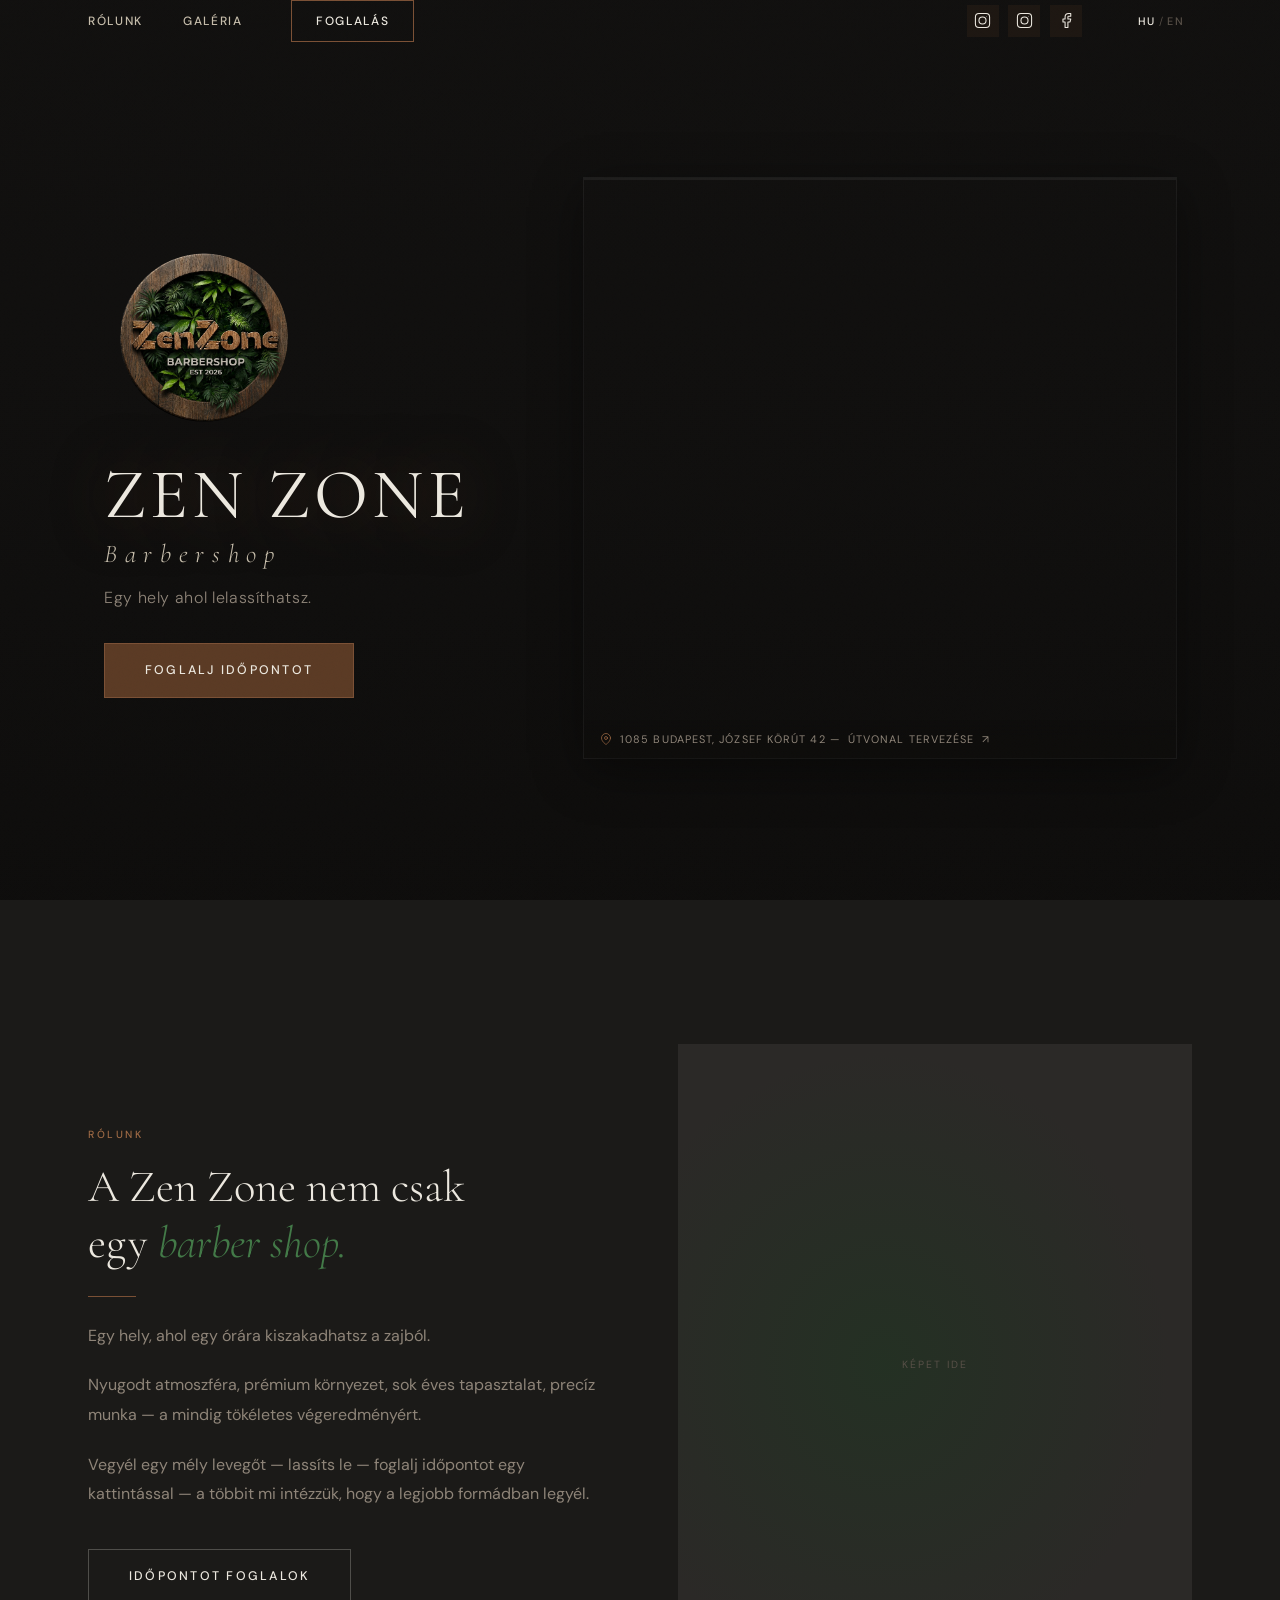
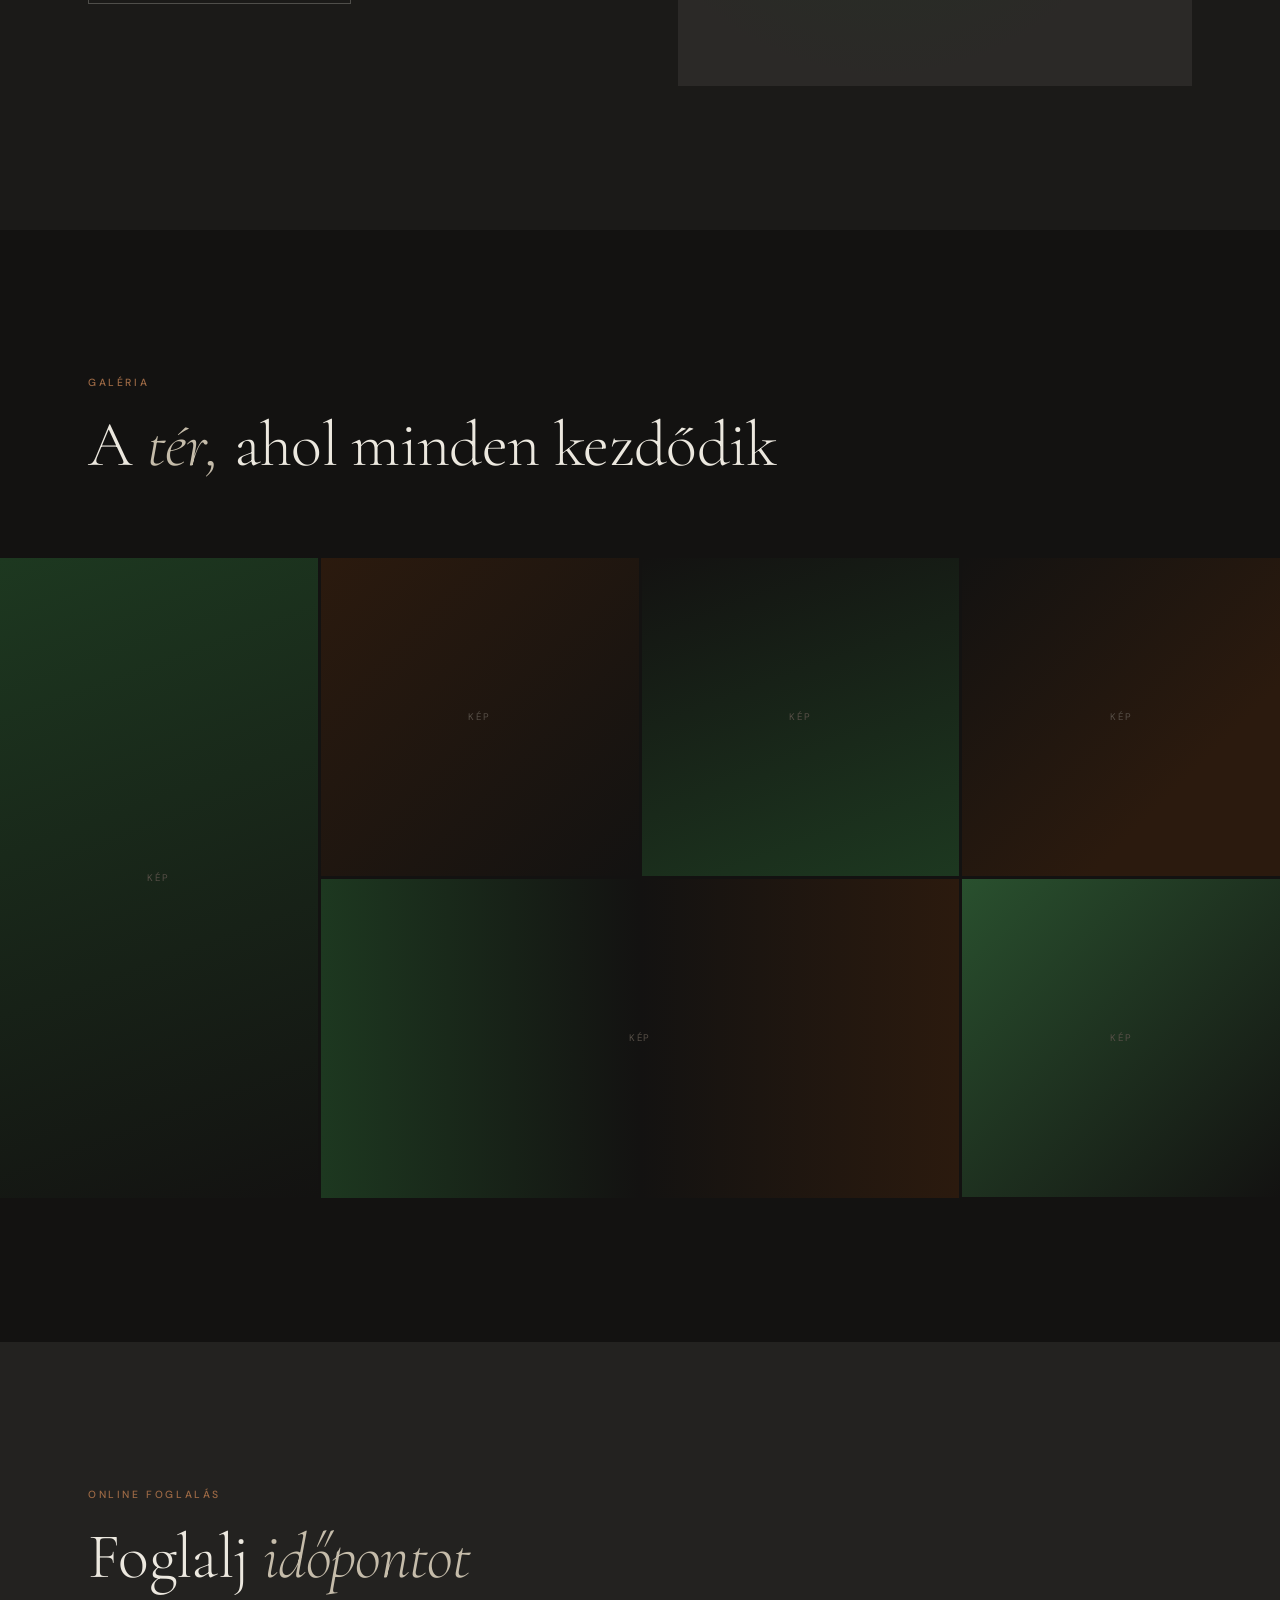
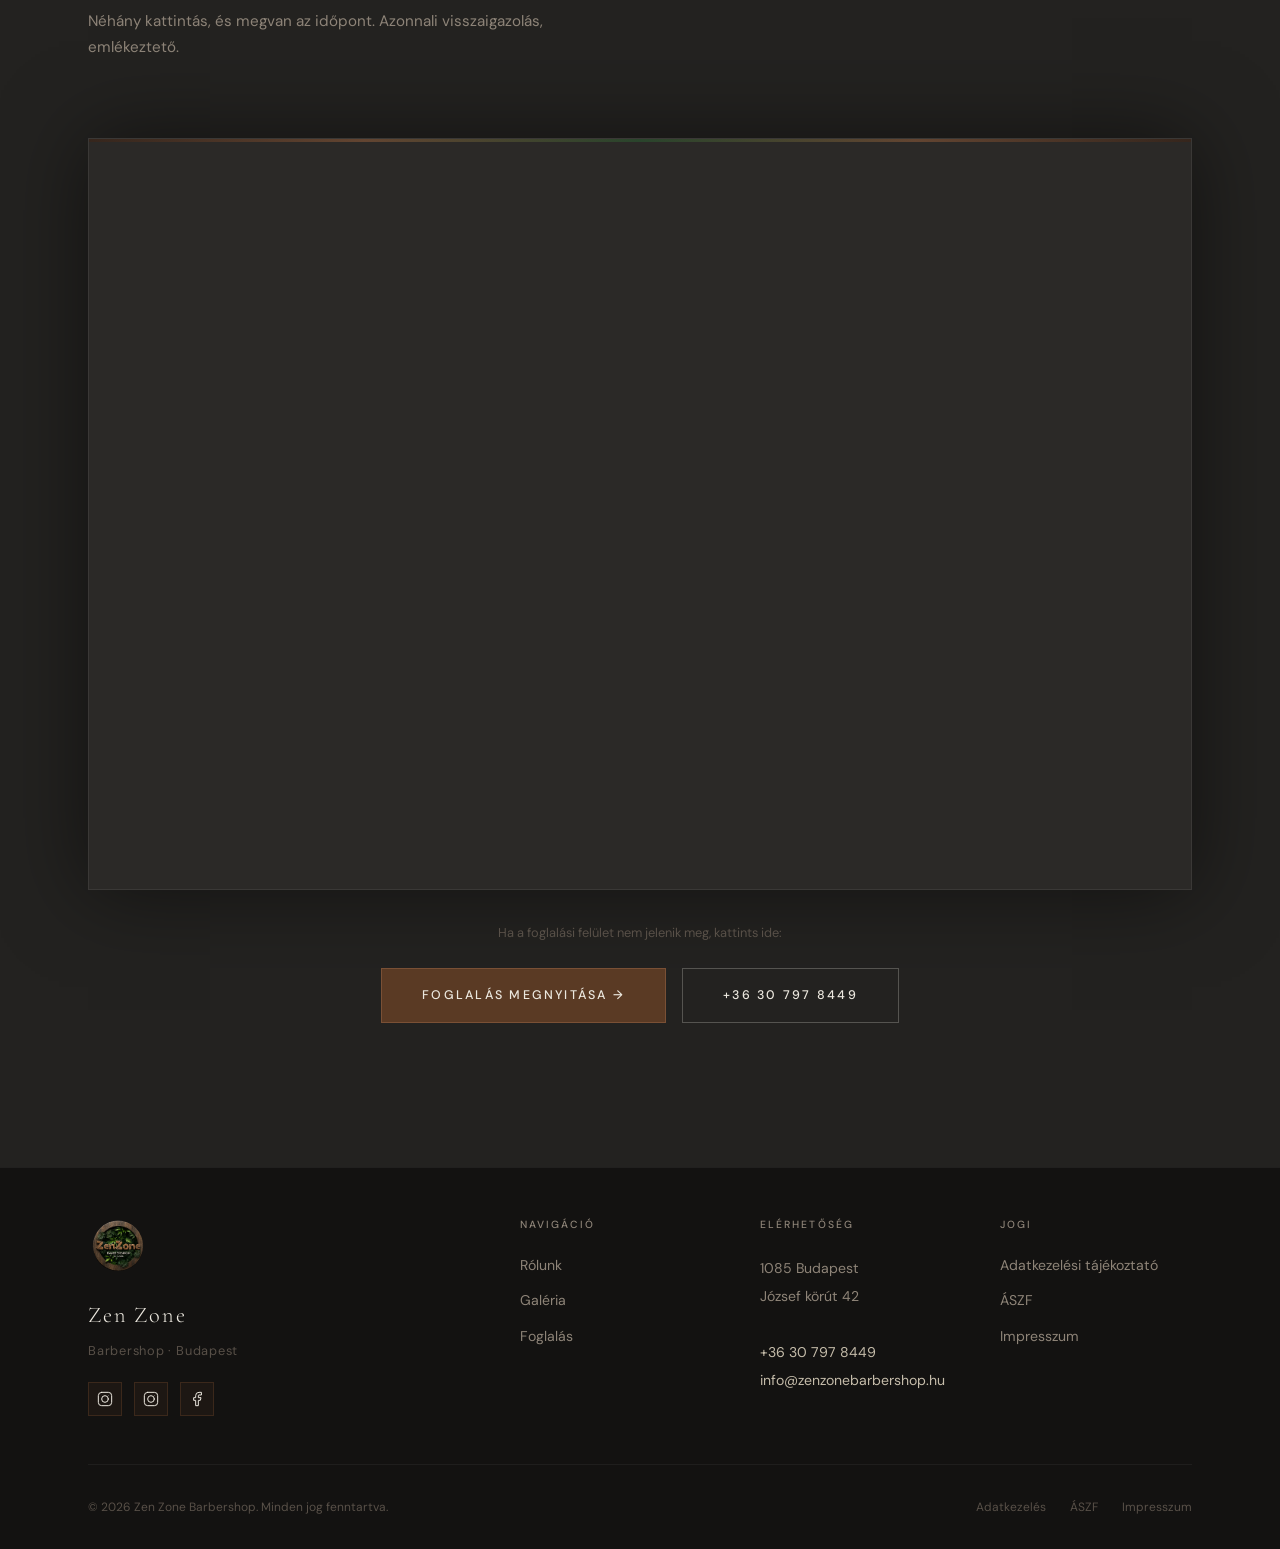
==== index.html @ 05cff280 "wip" ====
<!DOCTYPE html>
<html lang="hu" class="lang-hu">
<head>
  <meta charset="UTF-8" />
  <meta name="viewport" content="width=device-width, initial-scale=1.0" />
  <title>Zen Zone Barbershop | Budapest</title>
  <meta name="description" content="Zen Zone Barbershop – prémium barber szalon Budapesten. Precíz munka, nyugodt atmoszféra, egyszerű online foglalás." />
  <meta name="theme-color" content="#131211" />

  <!-- Fonts -->
  <link rel="preconnect" href="https://fonts.googleapis.com" />
  <link rel="preconnect" href="https://fonts.gstatic.com" crossorigin />
  <link href="https://fonts.googleapis.com/css2?family=Cormorant+Garamond:ital,wght@0,300;0,400;0,500;1,300;1,400&family=DM+Sans:wght@300;400;500&display=swap" rel="stylesheet" />

  <link rel="stylesheet" href="css/style.css" />
</head>
<body>

<!-- Grain overlay -->
<div class="noise" aria-hidden="true"></div>

<!-- ══════════════════════════════════════
     NAVIGATION
══════════════════════════════════════ -->
<nav class="nav" id="nav">
  <div class="container">
    <div class="nav-inner">
<div class="nav-links">
        <a href="#rolunk"><span data-lang="hu">Rólunk</span><span data-lang="en">About</span></a>
        <a href="#galeria"><span data-lang="hu">Galéria</span><span data-lang="en">Gallery</span></a>
        <a href="#foglalas-iframe" class="nav-cta"><span data-lang="hu">Foglalás</span><span data-lang="en">Booking</span></a>
      </div>

      <div class="nav-social">
        <a href="https://www.instagram.com/zenzonebarbershop?igsh=MWxrNDg3cmZpeGM4Yg%3D%3D&utm_source=qr" target="_blank" rel="noopener noreferrer" class="nav-social-link" aria-label="ZenZone Instagram">
          <svg viewBox="0 0 24 24" fill="none" stroke="currentColor" stroke-width="1.5" stroke-linecap="round" stroke-linejoin="round" aria-hidden="true"><rect x="2" y="2" width="20" height="20" rx="5"/><circle cx="12" cy="12" r="5"/><circle cx="17.5" cy="6.5" r="0.5" fill="currentColor" stroke="none"/></svg>
        </a>
        <a href="https://www.instagram.com/barbar_borbely?igsh=MXdycWJoYzRuZGxkeg%3D%3D&utm_source=qr" target="_blank" rel="noopener noreferrer" class="nav-social-link" aria-label="Borbély Instagram">
          <svg viewBox="0 0 24 24" fill="none" stroke="currentColor" stroke-width="1.5" stroke-linecap="round" stroke-linejoin="round" aria-hidden="true"><rect x="2" y="2" width="20" height="20" rx="5"/><circle cx="12" cy="12" r="5"/><circle cx="17.5" cy="6.5" r="0.5" fill="currentColor" stroke="none"/></svg>
        </a>
        <a href="https://www.facebook.com/share/14dJvcQQf52/?mibextid=wwXIfr" target="_blank" rel="noopener noreferrer" class="nav-social-link" aria-label="Facebook">
          <svg viewBox="0 0 24 24" fill="none" stroke="currentColor" stroke-width="1.5" stroke-linecap="round" stroke-linejoin="round" aria-hidden="true"><path d="M18 2h-3a5 5 0 0 0-5 5v3H7v4h3v8h4v-8h3l1-4h-4V7a1 1 0 0 1 1-1h3z"/></svg>
        </a>
      </div>

      <button class="lang-toggle" id="langToggle" aria-label="Switch language">
        <span class="lang-opt hu-opt">HU</span>
        <span class="lang-sep">/</span>
        <span class="lang-opt en-opt">EN</span>
      </button>

      <button class="nav-burger" id="navBurger" aria-label="Menü megnyitása" aria-expanded="false">
        <span></span>
        <span></span>
        <span></span>
      </button>
    </div>
  </div>

  <!-- Mobile overlay -->
  <div class="nav-mobile" id="navMobile" aria-hidden="true">
    <a href="#rolunk" class="nav-mobile-link"><span data-lang="hu">Rólunk</span><span data-lang="en">About</span></a>
    <a href="#galeria" class="nav-mobile-link"><span data-lang="hu">Galéria</span><span data-lang="en">Gallery</span></a>
    <a href="#foglalas-iframe" class="nav-mobile-link nav-mobile-cta"><span data-lang="hu">Foglalj időpontot</span><span data-lang="en">Book an appointment</span></a>
  </div>
</nav>

<!-- ══════════════════════════════════════
     HERO
══════════════════════════════════════ -->
<section class="hero" id="hero" aria-label="Főoldal hero">
  <div class="hero-bg" aria-hidden="true"></div>

  <div class="hero-content">
    <div class="hero-text">
      <img
        src="logo.jpg"
        alt="Zen Zone logó"
        class="hero-logo-img"
        width="220" height="220"
      />

      <h1 class="hero-title">Zen Zone</h1>
      <p class="hero-sub">Barbershop</p>

      <p class="hero-tagline"><span data-lang="hu">Egy hely ahol lelassíthatsz.</span><span data-lang="en">A place to slow down.</span></p>

      <div class="hero-cta">
        <a href="#foglalas-iframe" class="btn btn--primary">
          <span data-lang="hu">Foglalj időpontot</span><span data-lang="en">Book an appointment</span>
        </a>
      </div>

    </div>

    <div class="hero-map">
      <a
        class="hero-map-label"
        href="https://maps.google.com/?q=1085+Budapest,+József+körút+42"
        target="_blank"
        rel="noopener noreferrer"
        aria-label="Útvonal tervezése Google Maps-ben"
      >
        <svg viewBox="0 0 24 24" fill="none" stroke="currentColor" stroke-width="1.5" stroke-linecap="round" stroke-linejoin="round" aria-hidden="true">
          <path d="M21 10c0 7-9 13-9 13S3 17 3 10a9 9 0 0 1 18 0z"/>
          <circle cx="12" cy="10" r="3"/>
        </svg>
        1085 Budapest, József körút 42 — <span data-lang="hu">útvonal tervezése</span><span data-lang="en">get directions</span> ↗
      </a>
      <iframe
        src="https://maps.google.com/maps?q=1085+Budapest,+J%C3%B3zsef+k%C3%B6r%C3%BAt+42&output=embed&z=16"
        width="100%"
        height="100%"
        frameborder="0"
        loading="lazy"
        allowfullscreen
        title="Zen Zone Barbershop helyszíne"
      ></iframe>
    </div>
  </div>

</section>

<!-- ══════════════════════════════════════
     RÓLUNK / ABOUT
══════════════════════════════════════ -->
<section class="section section--alt" id="rolunk" aria-label="Rólunk">
  <div class="container">
    <div class="about-grid">

      <div class="about-text">
        <span class="overline reveal"><span data-lang="hu">Rólunk</span><span data-lang="en">About</span></span>
        <h2 class="about-headline reveal reveal-delay-1">
          <span data-lang="hu">A Zen Zone nem csak<br/>egy <em>barber shop.</em></span>
          <span data-lang="en">Zen Zone is more than<br/>just a <em>barber shop.</em></span>
        </h2>
        <div class="divider reveal reveal-delay-2"></div>
        <div class="about-body reveal reveal-delay-3">
          <p><span data-lang="hu">Egy hely, ahol egy órára kiszakadhatsz a zajból.</span><span data-lang="en">A place to escape the noise for an hour.</span></p>
          <p><span data-lang="hu">Nyugodt atmoszféra, prémium környezet, sok éves tapasztalat, precíz munka — a mindig tökéletes végeredményért.</span><span data-lang="en">Calm atmosphere, premium surroundings, years of experience, precise work — always the perfect result.</span></p>
          <p><span data-lang="hu">Vegyél egy mély levegőt &mdash; lassíts le &mdash; foglalj időpontot egy kattintással &mdash; a többit mi intézzük, hogy a legjobb formádban legyél.</span><span data-lang="en">Take a deep breath — slow down — book with one click — we handle the rest, so you look your best.</span></p>
        </div>
        <div class="reveal reveal-delay-4" style="margin-top:2.5rem;">
          <a href="#foglalas-iframe" class="btn btn--ghost"><span data-lang="hu">Időpontot foglalok</span><span data-lang="en">Book an appointment</span></a>
        </div>
      </div>

      <div class="about-visual reveal reveal-delay-2" aria-hidden="true">
        <!-- Replace with: <img src="images/about.jpg" alt="Zen Zone belső tér" /> -->
      </div>

    </div>
  </div>
</section>

<!-- ══════════════════════════════════════
     GALÉRIA
══════════════════════════════════════ -->
<section class="section" id="galeria" aria-label="Galéria">
  <div class="container">
    <div class="section-header reveal">
      <span class="overline"><span data-lang="hu">Galéria</span><span data-lang="en">Gallery</span></span>
      <h2 class="section-title"><span data-lang="hu">A <em>tér,</em> ahol minden kezdődik</span><span data-lang="en">The <em>space</em> where it all begins</span></h2>
    </div>
  </div>

  <div class="gallery-grid reveal">
    <div class="gallery-item">
      <div class="gallery-item-inner"></div>
      <div class="gallery-overlay"></div>
    </div>
    <div class="gallery-item">
      <div class="gallery-item-inner"></div>
      <div class="gallery-overlay"></div>
    </div>
    <div class="gallery-item">
      <div class="gallery-item-inner"></div>
      <div class="gallery-overlay"></div>
    </div>
    <div class="gallery-item">
      <div class="gallery-item-inner"></div>
      <div class="gallery-overlay"></div>
    </div>
    <div class="gallery-item">
      <div class="gallery-item-inner"></div>
      <div class="gallery-overlay"></div>
    </div>
    <div class="gallery-item">
      <div class="gallery-item-inner"></div>
      <div class="gallery-overlay"></div>
    </div>
  </div>
</section>


<!-- ══════════════════════════════════════
     FOGLALÁS
══════════════════════════════════════ -->
<section class="section section--dark" id="foglalas" aria-label="Online időpontfoglalás">
  <div class="container">
    <div class="section-header reveal">
      <span class="overline"><span data-lang="hu">Online foglalás</span><span data-lang="en">Online booking</span></span>
      <h2 class="section-title"><span data-lang="hu">Foglalj <em>időpontot</em></span><span data-lang="en">Book an <em>appointment</em></span></h2>
      <p class="section-subtitle"><span data-lang="hu">Néhány kattintás, és megvan az időpont. Azonnali visszaigazolás, emlékeztető.</span><span data-lang="en">A few clicks and your appointment is set. Instant confirmation, reminder included.</span></p>
    </div>

    <div id="foglalas-iframe" class="booking-iframe-wrap reveal">
      <div class="booking-loader" id="bookingLoader" aria-hidden="true">
        <div class="booking-loader-bar"></div>
        <span data-lang="hu">Foglalási felület betöltése…</span><span data-lang="en">Loading booking interface…</span>
      </div>
      <iframe
        src="https://zenzone.salonic.hu/"
        width="100%"
        height="750"
        frameborder="0"
        loading="lazy"
        title="Online időpontfoglalás – Zen Zone Barbershop"
        allow="payment"
        onload="document.getElementById('bookingLoader').style.display='none'"
      ></iframe>
    </div>

    <div class="booking-fallback reveal reveal-delay-1">
      <p><span data-lang="hu">Ha a foglalási felület nem jelenik meg, kattints ide:</span><span data-lang="en">If the booking interface doesn't load, click here:</span></p>
      <a
        href="https://zenzone.salonic.hu/"
        target="_blank"
        rel="noopener noreferrer"
        class="btn btn--primary"
      ><span data-lang="hu">Foglalás megnyitása &rarr;</span><span data-lang="en">Open booking &rarr;</span></a>
      <a href="tel:+36307978449" class="btn btn--ghost"><span>+36 30 797 8449</span></a>
    </div>
  </div>
</section>

<!-- ══════════════════════════════════════
     FOOTER
══════════════════════════════════════ -->
<footer class="footer" aria-label="Lábléc">
  <div class="container">
    <div class="footer-grid">

      <div class="footer-logo">
        <img src="logo.jpg" alt="Zen Zone Barbershop" />
        <div class="footer-brand">Zen Zone</div>
        <div class="footer-tagline">Barbershop · Budapest</div>
        <div class="footer-social">
          <a href="https://www.instagram.com/zenzonebarbershop?igsh=MWxrNDg3cmZpeGM4Yg%3D%3D&utm_source=qr" target="_blank" rel="noopener noreferrer" class="social-link" aria-label="ZenZone Instagram">
            <svg viewBox="0 0 24 24" fill="none" stroke="currentColor" stroke-width="1.5" stroke-linecap="round" stroke-linejoin="round"><rect x="2" y="2" width="20" height="20" rx="5"/><circle cx="12" cy="12" r="5"/><circle cx="17.5" cy="6.5" r="0.5" fill="currentColor" stroke="none"/></svg>
          </a>
          <a href="https://www.instagram.com/barbar_borbely?igsh=MXdycWJoYzRuZGxkeg%3D%3D&utm_source=qr" target="_blank" rel="noopener noreferrer" class="social-link" aria-label="Borbély Instagram">
            <svg viewBox="0 0 24 24" fill="none" stroke="currentColor" stroke-width="1.5" stroke-linecap="round" stroke-linejoin="round"><rect x="2" y="2" width="20" height="20" rx="5"/><circle cx="12" cy="12" r="5"/><circle cx="17.5" cy="6.5" r="0.5" fill="currentColor" stroke="none"/></svg>
          </a>
          <a href="https://www.facebook.com/share/14dJvcQQf52/?mibextid=wwXIfr" target="_blank" rel="noopener noreferrer" class="social-link" aria-label="Facebook">
            <svg viewBox="0 0 24 24" fill="none" stroke="currentColor" stroke-width="1.5" stroke-linecap="round" stroke-linejoin="round"><path d="M18 2h-3a5 5 0 0 0-5 5v3H7v4h3v8h4v-8h3l1-4h-4V7a1 1 0 0 1 1-1h3z"/></svg>
          </a>
        </div>
      </div>

      <div>
        <div class="footer-col-title"><span data-lang="hu">Navigáció</span><span data-lang="en">Navigation</span></div>
        <nav class="footer-links" aria-label="Lábléc navigáció">
          <a href="#rolunk"><span data-lang="hu">Rólunk</span><span data-lang="en">About</span></a>
          <a href="#galeria"><span data-lang="hu">Galéria</span><span data-lang="en">Gallery</span></a>
          <a href="#foglalas-iframe"><span data-lang="hu">Foglalás</span><span data-lang="en">Booking</span></a>
        </nav>
      </div>

      <div>
        <div class="footer-col-title"><span data-lang="hu">Elérhetőség</span><span data-lang="en">Contact</span></div>
        <address class="footer-address">
          1085 Budapest<br/>
          József körút 42<br/><br/>
          <a href="tel:+36307978449" style="color:var(--cream-2);">+36 30 797 8449</a><br/>
          <a href="mailto:info@zenzonebarbershop.hu" style="color:var(--cream-2);">info@zenzonebarbershop.hu</a>
        </address>
      </div>

      <div>
        <div class="footer-col-title"><span data-lang="hu">Jogi</span><span data-lang="en">Legal</span></div>
        <nav class="footer-links" aria-label="Jogi dokumentumok">
          <a href="adatkezeles.html">Adatkezelési tájékoztató</a>
          <a href="aszf.html">ÁSZF</a>
          <a href="impresszum.html">Impresszum</a>
        </nav>
      </div>

    </div>

    <div class="footer-bottom">
      <p class="footer-copy">&copy; 2026 Zen Zone Barbershop. <span data-lang="hu">Minden jog fenntartva.</span><span data-lang="en">All rights reserved.</span></p>
      <div class="footer-legal">
        <a href="adatkezeles.html">Adatkezelés</a>
        <a href="aszf.html">ÁSZF</a>
        <a href="impresszum.html">Impresszum</a>
      </div>
    </div>
  </div>
</footer>

<script src="js/main.js"></script>
</body>
</html>
---- css/style.css ----
/* ============================================================
   ZEN ZONE BARBERSHOP — Main Stylesheet
   Colors extracted from logo: stone, dark walnut, forest green
   ============================================================ */

:root {
  --bg:        #131211;
  --bg-2:      #1b1a18;
  --bg-3:      #232220;
  --bg-card:   #2b2927;

  --wood-dk:   #3a2418;
  --wood:      #5a3a24;
  --wood-mid:  #7a5035;
  --wood-lt:   #9e6a45;

  --green-dk:  #152818;
  --green:     #1d3820;
  --green-mid: #29502e;
  --green-lt:  #437a48;

  --cream:     #ece8df;
  --cream-2:   #c5bcaa;
  --cream-3:   #8e8478;
  --cream-4:   #585048;

  --font-display: 'Cormorant Garamond', Georgia, serif;
  --font-body:    'DM Sans', system-ui, -apple-system, sans-serif;

  --ease:       cubic-bezier(0.25, 0.46, 0.45, 0.94);
  --trans:      0.45s var(--ease);
  --trans-slow: 0.9s var(--ease);

  --max-w: 1200px;
  --nav-h: 84px;
}

/* ── i18n: language visibility ── */
html.lang-hu [data-lang="en"] { display: none; }
html.lang-en [data-lang="hu"] { display: none; }

/* ── Reset ── */
*, *::before, *::after { box-sizing: border-box; margin: 0; padding: 0; }
html {
  scroll-behavior: smooth;
  -webkit-text-size-adjust: 100%;
  scroll-snap-type: y mandatory;
  overflow-y: scroll;
}
.hero,
.section,
.section-map,
footer { scroll-snap-align: start; }
.hero,
.section { min-height: 100svh; }
body {
  background: var(--bg);
  color: var(--cream);
  font-family: var(--font-body);
  font-size: clamp(15px, 1.1vw, 17px);
  line-height: 1.7;
  overflow-x: hidden;
}
img { max-width: 100%; display: block; }
a { color: inherit; text-decoration: none; }
button { border: none; background: none; cursor: pointer; font: inherit; color: inherit; }
ul, ol { list-style: none; }

/* ── Grain overlay ── */
.noise {
  position: fixed; inset: 0;
  z-index: 9999;
  pointer-events: none;
  opacity: 0.038;
  mix-blend-mode: overlay;
  background-image: url("data:image/svg+xml,%3Csvg viewBox='0 0 512 512' xmlns='http://www.w3.org/2000/svg'%3E%3Cfilter id='n'%3E%3CfeTurbulence type='fractalNoise' baseFrequency='0.75' numOctaves='4' stitchTiles='stitch'/%3E%3C/filter%3E%3Crect width='100%25' height='100%25' filter='url(%23n)'/%3E%3C/svg%3E");
  background-size: 256px 256px;
}

/* ── Layout helpers ── */
.container {
  width: min(var(--max-w), 100%);
  margin-inline: auto;
  padding-inline: clamp(1.25rem, 5vw, 3rem);
}
.section {
  padding-block: clamp(5rem, 12vw, 9rem);
}
.section--alt { background: var(--bg-2); }
.section--dark { background: var(--bg-3); }

.overline {
  display: block;
  font-family: var(--font-body);
  font-size: 0.65rem;
  font-weight: 500;
  letter-spacing: 0.25em;
  text-transform: uppercase;
  color: var(--wood-lt);
  margin-bottom: 1rem;
}
.section-title {
  font-family: var(--font-display);
  font-size: clamp(2.4rem, 5vw, 4rem);
  font-weight: 300;
  line-height: 1.15;
  letter-spacing: -0.01em;
  color: var(--cream);
  margin-bottom: 1rem;
}
.section-title em {
  font-style: italic;
  color: var(--cream-2);
}
.section-subtitle {
  color: var(--cream-3);
  max-width: 52ch;
  font-size: 0.95rem;
}
.section-header {
  margin-bottom: clamp(3rem, 6vw, 5rem);
}
.divider {
  width: 48px;
  height: 1px;
  background: var(--wood-mid);
  margin-block: 1.5rem;
}

/* ── Buttons ── */
.btn {
  display: inline-flex;
  align-items: center;
  gap: 0.6em;
  padding: 1rem 2.5rem;
  font-family: var(--font-body);
  font-size: 0.78rem;
  font-weight: 500;
  letter-spacing: 0.18em;
  text-transform: uppercase;
  position: relative;
  overflow: hidden;
  transition: var(--trans);
}
.btn::before {
  content: '';
  position: absolute; inset: 0;
  transform: translateX(-101%);
  transition: transform var(--trans);
}
.btn:hover::before { transform: translateX(0); }
.btn span { position: relative; z-index: 1; }

.btn--primary {
  background: var(--wood);
  color: var(--cream);
  border: 1px solid var(--wood-mid);
}
.btn--primary::before { background: var(--wood-mid); }

.btn--ghost {
  background: transparent;
  color: var(--cream);
  border: 1px solid rgba(236, 232, 223, 0.25);
}
.btn--ghost::before { background: rgba(236, 232, 223, 0.07); }
.btn--ghost:hover { border-color: rgba(236, 232, 223, 0.5); }

/* ── Reveal animation ── */
.reveal {
  opacity: 0;
  transform: translateY(28px);
  transition: opacity 0.85s var(--ease), transform 0.85s var(--ease);
}
.reveal.visible {
  opacity: 1;
  transform: translateY(0);
}
.reveal-delay-1 { transition-delay: 0.12s; }
.reveal-delay-2 { transition-delay: 0.24s; }
.reveal-delay-3 { transition-delay: 0.36s; }
.reveal-delay-4 { transition-delay: 0.48s; }

/* ============================================================
   NAVIGATION
   ============================================================ */
.nav {
  position: fixed; top: 0; left: 0; right: 0;
  height: var(--nav-h);
  z-index: 900;
  transition: transform var(--trans), background var(--trans), backdrop-filter var(--trans), border-color var(--trans);
  border-bottom: 1px solid transparent;
}
.nav.hidden {
  transform: translateY(-100%);
}
.nav.scrolled {
  background: rgba(19, 18, 17, 0.88);
  backdrop-filter: blur(18px);
  -webkit-backdrop-filter: blur(18px);
  border-bottom-color: rgba(255, 255, 255, 0.06);
}
.nav-inner {
  height: 100%;
  display: flex;
  align-items: center;
  justify-content: space-between;
  gap: 2rem;
}
.nav-logo {
  /* megjelenés: kis delay, hogy gyors scroll közben ne villanjon fel */
  transition: opacity 0.35s var(--ease) 0.15s;
}
.nav-logo img {
  height: 60px;
  width: 60px;
  object-fit: cover;
  clip-path: circle(42%);
}
.nav-logo:hover img { opacity: 0.8; }

.nav--hero .nav-logo {
  opacity: 0;
  pointer-events: none;
  /* eltűnés: azonnal, delay nélkül */
  transition: opacity 0.25s var(--ease);
}

.nav-social {
  display: flex;
  align-items: center;
  gap: 0.6rem;
  margin-left: auto;
  margin-right: 1rem;
}
.nav-social-link {
  display: flex;
  align-items: center;
  justify-content: center;
  width: 32px;
  height: 32px;
  color: var(--cream);
  text-decoration: none;
  background: rgba(90, 58, 36, 0.18);
  transition: color var(--trans), background var(--trans);
}
.nav-social-link svg {
  width: 17px;
  height: 17px;
}
.nav-social-link:hover {
  color: var(--cream);
  background: rgba(90, 58, 36, 0.32);
}
@media (max-width: 899px) {
  .nav-social { margin-right: 0.5rem; }
}

.lang-toggle {
  display: flex;
  align-items: center;
  gap: 0.2rem;
  background: none;
  border: none;
  cursor: pointer;
  padding: 0.3rem 0.5rem;
  font-family: var(--font-body);
  font-size: 0.68rem;
  font-weight: 500;
  letter-spacing: 0.12em;
  color: var(--cream-3);
  transition: color var(--trans);
}
.lang-toggle:hover { color: var(--cream-2); }
.lang-opt {
  transition: color var(--trans);
}
.lang-sep {
  color: var(--cream-4);
  font-weight: 300;
}
html.lang-hu .lang-toggle .hu-opt { color: var(--cream); }
html.lang-hu .lang-toggle .en-opt { color: var(--cream-4); }
html.lang-en .lang-toggle .en-opt { color: var(--cream); }
html.lang-en .lang-toggle .hu-opt { color: var(--cream-4); }

.nav-links {
  display: none;
  align-items: center;
  gap: 2.5rem;
}
.nav-links a {
  font-size: 0.75rem;
  font-weight: 500;
  letter-spacing: 0.14em;
  text-transform: uppercase;
  color: var(--cream-2);
  transition: color var(--trans);
}
.nav-links a:hover { color: var(--cream); }
.nav-links .nav-cta {
  margin-left: 0.5rem;
  padding: 0.6rem 1.5rem;
  border: 1px solid var(--wood-mid);
  color: var(--cream);
}
.nav-links .nav-cta:hover {
  background: var(--wood);
  color: var(--cream);
}

.nav-burger {
  display: flex;
  flex-direction: column;
  gap: 5px;
  padding: 8px;
  z-index: 1000;
}
.nav-burger span {
  display: block;
  width: 24px;
  height: 1.5px;
  background: var(--cream);
  transition: var(--trans);
  transform-origin: center;
}
.nav-burger.open span:nth-child(1) { transform: translateY(6.5px) rotate(45deg); }
.nav-burger.open span:nth-child(2) { opacity: 0; transform: scaleX(0); }
.nav-burger.open span:nth-child(3) { transform: translateY(-6.5px) rotate(-45deg); }

/* Mobile nav overlay */
.nav-mobile {
  position: fixed; inset: 0;
  background: rgba(13, 12, 11, 0.97);
  display: flex;
  flex-direction: column;
  align-items: center;
  justify-content: center;
  gap: 2.5rem;
  z-index: 800;
  opacity: 0;
  pointer-events: none;
  transition: opacity var(--trans-slow);
}
.nav-mobile.open {
  opacity: 1;
  pointer-events: all;
}
.nav-mobile-link {
  font-family: var(--font-display);
  font-size: clamp(2rem, 8vw, 3.5rem);
  font-weight: 300;
  color: var(--cream-2);
  letter-spacing: 0.02em;
  transition: color var(--trans);
}
.nav-mobile-link:hover { color: var(--cream); }
.nav-mobile-cta {
  margin-top: 1rem;
  padding: 0.9rem 2.5rem;
  border: 1px solid var(--wood-mid);
  font-family: var(--font-body);
  font-size: 0.8rem;
  font-weight: 500;
  letter-spacing: 0.18em;
  text-transform: uppercase;
  color: var(--cream) !important;
}
.nav-mobile-cta:hover { background: var(--wood); }

/* ============================================================
   HERO
   ============================================================ */
.hero {
  min-height: 100svh;
  display: flex;
  flex-direction: column;
  align-items: center;
  justify-content: center;
  text-align: center;
  position: relative;
  overflow: hidden;
  padding: var(--nav-h) 1.5rem 3rem;
  background:
    radial-gradient(ellipse 70% 50% at 50% 55%, rgba(29, 56, 32, 0.45) 0%, transparent 65%),
    radial-gradient(ellipse 50% 40% at 25% 35%, rgba(58, 36, 24, 0.2) 0%, transparent 55%),
    var(--bg);
}

/* Image placeholder — replace with actual background-image */
.hero-bg {
  position: absolute; inset: 0;
  background: var(--bg);
  /* background-image: url('../images/hero.jpg'); */
  background-size: cover;
  background-position: center 30%;
  z-index: 0;
}
.hero-bg::after {
  content: '';
  position: absolute; inset: 0;
  background: linear-gradient(180deg,
    rgba(13,12,11,0.4) 0%,
    rgba(13,12,11,0.55) 50%,
    rgba(13,12,11,0.9) 100%);
}

.hero-content {
  position: relative;
  z-index: 1;
  width: 100%;
  max-width: 1200px;
  display: flex;
  flex-direction: column;
  align-items: center;
  gap: 2rem;
}
.hero-badge {
  display: inline-block;
  font-size: 0.65rem;
  font-weight: 500;
  letter-spacing: 0.3em;
  text-transform: uppercase;
  color: var(--wood-lt);
  margin-bottom: 2rem;
}
.hero-logo-img {
  width: clamp(120px, 16vw, 200px);
  height: clamp(120px, 16vw, 200px);
  object-fit: cover;
  clip-path: circle(42%);
  margin: 0 auto 1.5rem;
  box-shadow: 0 0 60px rgba(29, 56, 32, 0.35), 0 0 120px rgba(29, 56, 32, 0.15);
  animation: heroFade 1.2s var(--ease) 0.1s both;
}
@keyframes heroFade {
  from { opacity: 0; }
  to   { opacity: 1; }
}
@keyframes heroUp {
  from { opacity: 0; transform: translateY(18px); }
  to   { opacity: 1; transform: translateY(0); }
}

.hero-title {
  font-family: var(--font-display);
  font-size: clamp(2.5rem, 11vw, 10rem);
  white-space: nowrap;
  font-weight: 400;
  line-height: 0.95;
  letter-spacing: 0.06em;
  text-transform: uppercase;
  color: var(--cream);
  text-shadow:
    0 0 60px rgba(158, 106, 69, 0.5),
    0 0 120px rgba(158, 106, 69, 0.2);
  animation: heroUp 1s var(--ease) 0.4s both;
}
.hero-sub {
  font-family: var(--font-display);
  font-size: clamp(1rem, 3.5vw, 1.6rem);
  font-weight: 300;
  font-style: italic;
  letter-spacing: 0.3em;
  color: var(--cream-2);
  margin-top: 0.25rem;
  margin-bottom: 0.5rem;
  animation: heroUp 1s var(--ease) 0.55s both;
}
.hero-tagline {
  font-size: clamp(0.82rem, 1.6vw, 1rem);
  color: var(--cream-3);
  margin-bottom: 2rem;
  font-weight: 300;
  letter-spacing: 0.04em;
  animation: heroUp 1s var(--ease) 0.7s both;
}
.hero-cta {
  animation: heroUp 1s var(--ease) 0.85s both;
  margin-bottom: 0;
}

/* Térkép a heróban */
.hero-map {
  width: 100%;
  height: clamp(240px, 38vh, 340px);
  position: relative;
  overflow: hidden;
  box-shadow:
    0 2px 0 rgba(255,255,255,0.06) inset,
    0 12px 48px rgba(0,0,0,0.45),
    0 0 0 1px rgba(255,255,255,0.07);
  animation: heroUp 1s var(--ease) 1s both;
}
.hero-map iframe {
  width: 100%;
  height: 100%;
  border: none;
  display: block;
  filter: grayscale(50%) invert(88%) hue-rotate(180deg) brightness(0.82) contrast(0.92);
  opacity: 0.9;
}
.hero-map-label {
  position: absolute;
  bottom: 0; left: 0; right: 0;
  z-index: 2;
  display: flex;
  align-items: center;
  gap: 0.5rem;
  padding: 0.6rem 1rem;
  background: linear-gradient(to top, rgba(13,12,11,0.92) 60%, rgba(13,12,11,0.6));
  backdrop-filter: blur(10px);
  -webkit-backdrop-filter: blur(10px);
  font-size: 0.68rem;
  letter-spacing: 0.1em;
  text-transform: uppercase;
  color: var(--cream-3);
  text-decoration: none;
  transition: color var(--trans);
}
.hero-map-label:hover { color: var(--cream); }
.hero-map-label svg {
  width: 12px; height: 12px;
  flex-shrink: 0;
  color: var(--wood-lt);
}

/* Desktop: split — bal szöveg, jobb térkép */
@media (min-width: 768px) {
  .hero-content {
    flex-direction: row;
    align-items: center;
    text-align: left;
    padding-inline: clamp(2rem, 5vw, 4rem);
    gap: clamp(2rem, 4vw, 4rem);
  }
  .hero-text {
    flex: 0 0 40%;
    display: flex;
    flex-direction: column;
    justify-content: center;
    align-items: flex-start;
    min-width: 0;
  }
  .hero-title {
    font-size: clamp(2.2rem, 5.5vw, 5rem);
    white-space: normal;
    word-break: break-word;
  }
  .hero-map {
    flex: 1 1 0;
    min-width: 0;
    width: auto;
    height: clamp(420px, 65vh, 580px);
    align-self: center;
  }
  .hero-logo-img {
    margin-left: 0;
  }
}


/* ============================================================
   ABOUT / INTRO
   ============================================================ */
.about-grid {
  display: grid;
  gap: clamp(3rem, 6vw, 5rem);
  align-items: center;
}
.about-text {}
.about-headline {
  font-family: var(--font-display);
  font-size: clamp(1.8rem, 4vw, 2.8rem);
  font-weight: 300;
  line-height: 1.25;
  color: var(--cream);
  margin-bottom: 1.5rem;
}
.about-headline em {
  font-style: italic;
  color: var(--green-lt);
}
.about-body {
  color: var(--cream-3);
  font-size: 1rem;
  line-height: 1.85;
  max-width: 58ch;
}
.about-body p + p { margin-top: 1.25em; }

.about-visual {
  aspect-ratio: 4/5;
  background:
    radial-gradient(ellipse 80% 70% at 40% 50%, rgba(29, 56, 32, 0.5) 0%, transparent 70%),
    var(--bg-card);
  /* background-image: url('../images/about.jpg'); */
  background-size: cover;
  background-position: center;
  position: relative;
  overflow: hidden;
}
.about-visual::before {
  content: 'KÉPET IDE';
  position: absolute; inset: 0;
  display: flex; align-items: center; justify-content: center;
  font-size: 0.65rem; letter-spacing: 0.2em;
  color: var(--cream-4);
  text-transform: uppercase;
}

/* ============================================================
   GALLERY
   ============================================================ */
.gallery-grid {
  display: grid;
  grid-template-columns: repeat(2, 1fr);
  gap: 3px;
}
.gallery-item {
  aspect-ratio: 1;
  overflow: hidden;
  position: relative;
  cursor: pointer;
  background: var(--bg-card);
}
.gallery-item:nth-child(1) { aspect-ratio: auto; grid-row: span 2; }
.gallery-item:nth-child(5) { grid-column: span 2; aspect-ratio: 2/1; }

/* Placeholder gradients — replace with actual images */
.gallery-item:nth-child(1) { background: linear-gradient(160deg, #1d3820 0%, #131211 100%); }
.gallery-item:nth-child(2) { background: linear-gradient(135deg, #2b1a0e 0%, #131211 100%); }
.gallery-item:nth-child(3) { background: linear-gradient(160deg, #131211 0%, #1d3820 100%); }
.gallery-item:nth-child(4) { background: linear-gradient(135deg, #131211 0%, #2b1a0e 70%); }
.gallery-item:nth-child(5) { background: linear-gradient(90deg, #1d3820 0%, #131211 50%, #2b1a0e 100%); }
.gallery-item:nth-child(6) { background: linear-gradient(135deg, #29502e 0%, #131211 100%); }

.gallery-item::before {
  content: 'KÉP';
  position: absolute; inset: 0;
  display: flex; align-items: center; justify-content: center;
  font-size: 0.6rem; letter-spacing: 0.2em;
  color: var(--cream-4); text-transform: uppercase;
}
.gallery-item-inner {
  position: absolute; inset: 0;
  /* background-image: url('../images/gallery-N.jpg'); */
  background-size: cover;
  background-position: center;
  transition: transform 0.7s var(--ease);
}
.gallery-overlay {
  position: absolute; inset: 0;
  background: rgba(13, 12, 11, 0.55);
  opacity: 0;
  transition: opacity var(--trans);
  display: flex; align-items: center; justify-content: center;
}
.gallery-item:hover .gallery-item-inner { transform: scale(1.06); }
.gallery-item:hover .gallery-overlay { opacity: 1; }

/* ============================================================
   SERVICES
   ============================================================ */
.services-grid {
  display: grid;
  gap: 1px;
  background: rgba(255,255,255,0.05);
}
.service-item {
  background: var(--bg-2);
  padding: 2rem clamp(1.5rem, 4vw, 2.5rem);
  display: flex;
  align-items: baseline;
  justify-content: space-between;
  gap: 2rem;
  border-bottom: 1px solid rgba(255,255,255,0.05);
  transition: background var(--trans);
}
.service-item:hover { background: var(--bg-3); }
.service-name {
  font-family: var(--font-display);
  font-size: clamp(1.1rem, 2.5vw, 1.4rem);
  font-weight: 400;
  color: var(--cream);
  letter-spacing: 0.01em;
}
.service-desc {
  font-size: 0.8rem;
  color: var(--cream-3);
  margin-top: 0.2rem;
}
.service-price {
  font-family: var(--font-display);
  font-size: clamp(1rem, 2vw, 1.2rem);
  font-weight: 300;
  color: var(--wood-lt);
  white-space: nowrap;
  flex-shrink: 0;
}

/* ============================================================
   WHY US
   ============================================================ */
.why-grid {
  display: grid;
  gap: 2px;
  background: rgba(255,255,255,0.04);
}
.why-item {
  background: var(--bg-2);
  padding: clamp(2rem, 5vw, 3rem);
  transition: background var(--trans);
}
.why-item:hover { background: var(--bg-3); }
.why-icon {
  width: 40px;
  height: 40px;
  margin-bottom: 1.5rem;
  color: var(--green-lt);
}
.why-title {
  font-family: var(--font-display);
  font-size: clamp(1.2rem, 2.5vw, 1.5rem);
  font-weight: 400;
  color: var(--cream);
  margin-bottom: 0.75rem;
}
.why-text {
  font-size: 0.88rem;
  color: var(--cream-3);
  line-height: 1.75;
}

/* ============================================================
   REVIEWS
   ============================================================ */
.reviews-grid {
  display: grid;
  gap: 1.5rem;
}
.review-card {
  background: var(--bg-card);
  border: 1px solid rgba(255,255,255,0.055);
  padding: clamp(2rem, 4vw, 2.8rem);
  position: relative;
}
.review-quote {
  font-family: var(--font-display);
  font-size: clamp(1rem, 2vw, 1.15rem);
  font-weight: 300;
  font-style: italic;
  line-height: 1.7;
  color: var(--cream-2);
  margin-bottom: 2rem;
}
.review-quote::before {
  content: '\201C';
  font-size: 4rem;
  line-height: 0;
  vertical-align: -1rem;
  color: var(--wood);
  margin-right: 0.1em;
  font-style: normal;
}
.review-author {
  display: flex;
  align-items: center;
  gap: 1rem;
}
.review-avatar {
  width: 40px; height: 40px;
  border-radius: 50%;
  background: var(--green);
  flex-shrink: 0;
}
.review-name {
  font-size: 0.8rem;
  font-weight: 500;
  letter-spacing: 0.08em;
  color: var(--cream-2);
}
.review-stars {
  font-size: 0.65rem;
  color: var(--wood-lt);
  letter-spacing: 0.1em;
  margin-top: 0.2rem;
}

/* ============================================================
   BOOKING SECTION
   ============================================================ */
.booking-iframe-wrap {
  position: relative;
  background: var(--bg-card);
  border: 1px solid rgba(255,255,255,0.07);
  overflow: hidden;
  line-height: 0;
  box-shadow: 0 0 80px rgba(0,0,0,0.5), inset 0 0 0 1px rgba(255,255,255,0.04);
}
.booking-iframe-wrap::before {
  content: '';
  position: absolute;
  top: 0; left: 0; right: 0;
  height: 3px;
  background: linear-gradient(90deg, var(--wood-dk), var(--wood-mid), var(--green-mid), var(--wood-mid), var(--wood-dk));
  z-index: 2;
  opacity: 0.7;
}
.booking-iframe-wrap iframe {
  display: block;
  width: 100%;
  border: none;
  min-height: 750px;
  background: var(--bg-card);
}
.booking-loader {
  position: absolute;
  inset: 0;
  display: flex;
  flex-direction: column;
  align-items: center;
  justify-content: center;
  gap: 1.5rem;
  background: var(--bg-card);
  color: var(--cream-4);
  font-size: 0.72rem;
  letter-spacing: 0.2em;
  text-transform: uppercase;
  z-index: 1;
  min-height: 300px;
}
.booking-loader-bar {
  width: 120px;
  height: 1px;
  background: rgba(255,255,255,0.06);
  position: relative;
  overflow: hidden;
}
.booking-loader-bar::after {
  content: '';
  position: absolute;
  top: 0; left: -40%;
  width: 40%;
  height: 100%;
  background: linear-gradient(90deg, transparent, var(--wood-mid), transparent);
  animation: loaderSlide 1.4s ease-in-out infinite;
}
@keyframes loaderSlide {
  0%   { left: -40%; }
  100% { left: 140%; }
}

.booking-fallback {
  margin-top: 2rem;
  display: flex;
  flex-wrap: wrap;
  align-items: center;
  justify-content: center;
  gap: 1rem;
  text-align: center;
}
.booking-fallback p {
  width: 100%;
  font-size: 0.8rem;
  color: var(--cream-4);
  margin-bottom: 0.5rem;
}

/* ============================================================
   TÉRKÉP SZEKCIÓ
   ============================================================ */
.section-map {
  position: relative;
  width: 100%;
  height: clamp(320px, 45vw, 520px);
  overflow: hidden;
  border-top: 1px solid rgba(255,255,255,0.05);
  border-bottom: 1px solid rgba(255,255,255,0.05);
}
.section-map iframe {
  width: 100%;
  height: 100%;
  border: none;
  display: block;
  filter: grayscale(100%) invert(92%) hue-rotate(180deg) brightness(0.78) contrast(0.9);
  opacity: 0.65;
  transition: opacity 0.5s ease, filter 0.5s ease;
}
.section-map:hover iframe {
  opacity: 0.85;
  filter: grayscale(60%) invert(88%) hue-rotate(180deg) brightness(0.85) contrast(0.92);
}
/* Cím pill a térkép tetején */
.map-address-pill {
  position: absolute;
  top: 1.5rem;
  left: 50%;
  transform: translateX(-50%);
  z-index: 2;
  display: inline-flex;
  align-items: center;
  gap: 0.5rem;
  padding: 0.6rem 1.4rem;
  background: rgba(19, 18, 17, 0.88);
  backdrop-filter: blur(12px);
  -webkit-backdrop-filter: blur(12px);
  border: 1px solid rgba(255,255,255,0.1);
  color: var(--cream-2);
  font-size: 0.72rem;
  letter-spacing: 0.14em;
  text-transform: uppercase;
  white-space: nowrap;
  transition: color var(--trans), border-color var(--trans);
}
.map-address-pill:hover {
  color: var(--cream);
  border-color: rgba(158, 106, 69, 0.4);
}
.map-address-pill svg {
  width: 13px;
  height: 13px;
  flex-shrink: 0;
  color: var(--wood-lt);
}

/* ============================================================
   FOOTER
   ============================================================ */
.footer {
  background: var(--bg);
  border-top: 1px solid rgba(255,255,255,0.06);
  padding-block: 3rem 2rem;
}
.footer-grid {
  display: grid;
  gap: 3rem;
  margin-bottom: 3rem;
}
.footer-logo img {
  width: 60px; height: 60px;
  object-fit: cover;
  clip-path: circle(42%);
  margin-bottom: 1.25rem;
}
.footer-brand {
  font-family: var(--font-display);
  font-size: 1.4rem;
  font-weight: 300;
  letter-spacing: 0.08em;
  color: var(--cream);
  margin-bottom: 0.4rem;
}
.footer-tagline {
  font-size: 0.8rem;
  color: var(--cream-4);
  letter-spacing: 0.06em;
}
.footer-col-title {
  font-size: 0.65rem;
  font-weight: 500;
  letter-spacing: 0.2em;
  text-transform: uppercase;
  color: var(--cream-3);
  margin-bottom: 1.25rem;
}
.footer-links {
  display: flex;
  flex-direction: column;
  gap: 0.75rem;
}
.footer-links a {
  font-size: 0.88rem;
  color: var(--cream-3);
  transition: color var(--trans);
}
.footer-links a:hover { color: var(--cream); }
.footer-address {
  font-style: normal;
  font-size: 0.88rem;
  color: var(--cream-3);
  line-height: 2;
}
.footer-bottom {
  padding-top: 2rem;
  border-top: 1px solid rgba(255,255,255,0.05);
  display: flex;
  flex-wrap: wrap;
  align-items: center;
  justify-content: space-between;
  gap: 1rem;
}
.footer-copy {
  font-size: 0.75rem;
  color: var(--cream-4);
}
.footer-legal {
  display: flex;
  gap: 1.5rem;
}
.footer-legal a {
  font-size: 0.75rem;
  color: var(--cream-4);
  transition: color var(--trans);
}
.footer-legal a:hover { color: var(--cream-2); }

/* ============================================================
   SOCIAL BAR — fixed sidebar, always visible
   ============================================================ */
.social-bar {
  position: fixed;
  right: 0;
  top: 50%;
  transform: translateY(-50%);
  z-index: 800;
  display: flex;
  flex-direction: column;
  align-items: flex-end;
  gap: 0.25rem;
  padding-block: 0.75rem;
}
.social-bar-link {
  display: flex;
  align-items: center;
  gap: 0.6rem;
  padding: 0.55rem 0.75rem 0.55rem 0.9rem;
  background: rgba(27, 26, 24, 0.82);
  backdrop-filter: blur(8px);
  border: 1px solid rgba(90, 58, 36, 0.25);
  border-right: none;
  border-radius: 8px 0 0 8px;
  color: var(--cream-3);
  text-decoration: none;
  transition: color var(--trans), background var(--trans), border-color var(--trans);
  transform: translateX(calc(100% - 40px));
  transition: transform 0.35s var(--ease), color 0.35s var(--ease), background 0.35s var(--ease);
}
.social-bar-link svg {
  width: 18px;
  height: 18px;
  flex-shrink: 0;
  order: 1;
}
.social-bar-label {
  font-size: 0.72rem;
  letter-spacing: 0.04em;
  white-space: nowrap;
  order: 0;
  opacity: 0;
  max-width: 0;
  overflow: hidden;
  transition: opacity 0.3s var(--ease), max-width 0.35s var(--ease);
}
.social-bar-link:hover {
  color: var(--cream);
  background: rgba(35, 34, 32, 0.95);
  border-color: rgba(90, 58, 36, 0.5);
  transform: translateX(0);
}
.social-bar-link:hover .social-bar-label {
  opacity: 1;
  max-width: 160px;
}
.social-bar-line {
  width: 1px;
  height: 48px;
  background: linear-gradient(to bottom, rgba(90, 58, 36, 0.4), transparent);
  align-self: flex-end;
  margin-right: 19px;
  margin-top: 0.25rem;
}

/* Hero social links */
.hero-social {
  display: flex;
  gap: 1rem;
  margin-top: 1.5rem;
  flex-wrap: wrap;
}
.hero-social-link {
  display: inline-flex;
  align-items: center;
  gap: 0.45rem;
  font-size: 0.78rem;
  color: var(--cream-3);
  text-decoration: none;
  letter-spacing: 0.04em;
  transition: color var(--trans);
}
.hero-social-link svg {
  width: 16px;
  height: 16px;
  flex-shrink: 0;
}
.hero-social-link:hover { color: var(--cream); }

/* Footer social icons */
.footer-social {
  display: flex;
  gap: 0.75rem;
  margin-top: 1.25rem;
}
.social-link {
  display: flex;
  align-items: center;
  justify-content: center;
  width: 34px;
  height: 34px;
  border: 1px solid rgba(90, 58, 36, 0.5);
  color: var(--cream);
  text-decoration: none;
  background: rgba(90, 58, 36, 0.15);
  transition: color var(--trans), border-color var(--trans), background var(--trans);
}
.social-link svg {
  width: 16px;
  height: 16px;
}
.social-link:hover {
  border-color: rgba(90, 58, 36, 0.8);
  background: rgba(90, 58, 36, 0.28);
}

/* ============================================================
   LEGAL PAGES
   ============================================================ */
.legal-page {
  padding-top: calc(var(--nav-h) + 4rem);
  padding-bottom: 6rem;
}
.legal-page .container { max-width: 760px; }
.legal-title {
  font-family: var(--font-display);
  font-size: clamp(2rem, 5vw, 3.2rem);
  font-weight: 300;
  color: var(--cream);
  margin-bottom: 0.75rem;
}
.legal-date {
  font-size: 0.78rem;
  color: var(--cream-4);
  letter-spacing: 0.1em;
  margin-bottom: 3rem;
}
.legal-body h2 {
  font-family: var(--font-display);
  font-size: 1.35rem;
  font-weight: 400;
  color: var(--cream);
  margin-top: 2.5rem;
  margin-bottom: 0.75rem;
}
.legal-body p {
  font-size: 0.92rem;
  color: var(--cream-3);
  line-height: 1.85;
  margin-bottom: 1rem;
}
.legal-body ul {
  list-style: disc;
  padding-left: 1.5rem;
  margin-bottom: 1rem;
}
.legal-body ul li {
  font-size: 0.92rem;
  color: var(--cream-3);
  line-height: 1.85;
  margin-bottom: 0.3rem;
}
.legal-back {
  display: inline-flex;
  align-items: center;
  gap: 0.5em;
  font-size: 0.78rem;
  letter-spacing: 0.12em;
  text-transform: uppercase;
  color: var(--cream-3);
  margin-bottom: 3rem;
  transition: color var(--trans);
}
.legal-back:hover { color: var(--cream); }

/* ============================================================
   RESPONSIVE
   ============================================================ */
@media (min-width: 600px) {
  .gallery-grid {
    grid-template-columns: repeat(3, 1fr);
  }
  .gallery-item:nth-child(1) { grid-row: span 2; aspect-ratio: auto; }
  .gallery-item:nth-child(5) { grid-column: 1; aspect-ratio: 1; }
  .why-grid { grid-template-columns: repeat(2, 1fr); }
  .reviews-grid { grid-template-columns: repeat(2, 1fr); }
}

@media (min-width: 900px) {
  .nav-links { display: flex; }
  .nav-burger { display: none; }

  .about-grid {
    grid-template-columns: 1fr 1fr;
    align-items: center;
  }

  .services-grid { grid-template-columns: repeat(2, 1fr); }
  .why-grid { grid-template-columns: repeat(4, 1fr); }
  .reviews-grid { grid-template-columns: repeat(3, 1fr); }
  .footer-grid { grid-template-columns: 2fr 1fr 1fr 1fr; }
}

@media (min-width: 1200px) {
  .gallery-grid { grid-template-columns: repeat(4, 1fr); }
  .gallery-item:nth-child(1) { grid-row: span 2; }
  .gallery-item:nth-child(5) { grid-column: span 2; aspect-ratio: 2/1; }
}
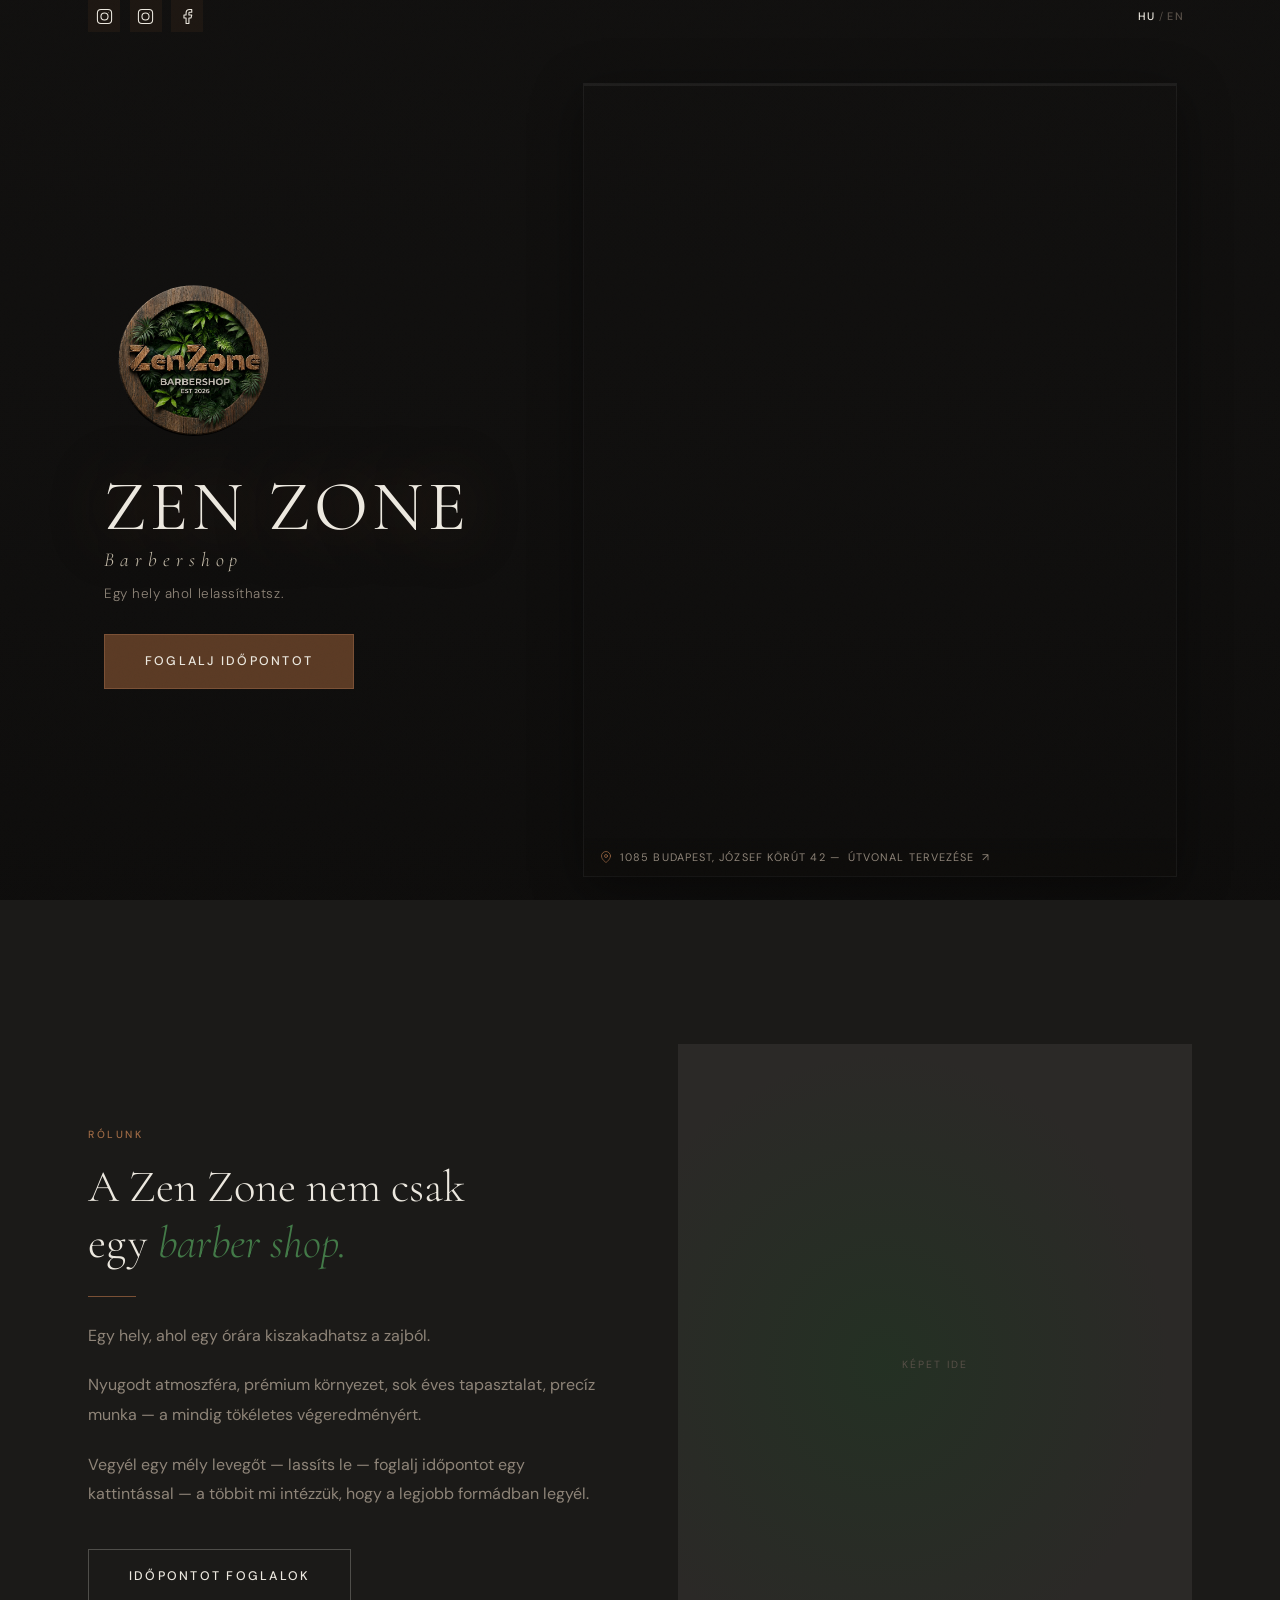
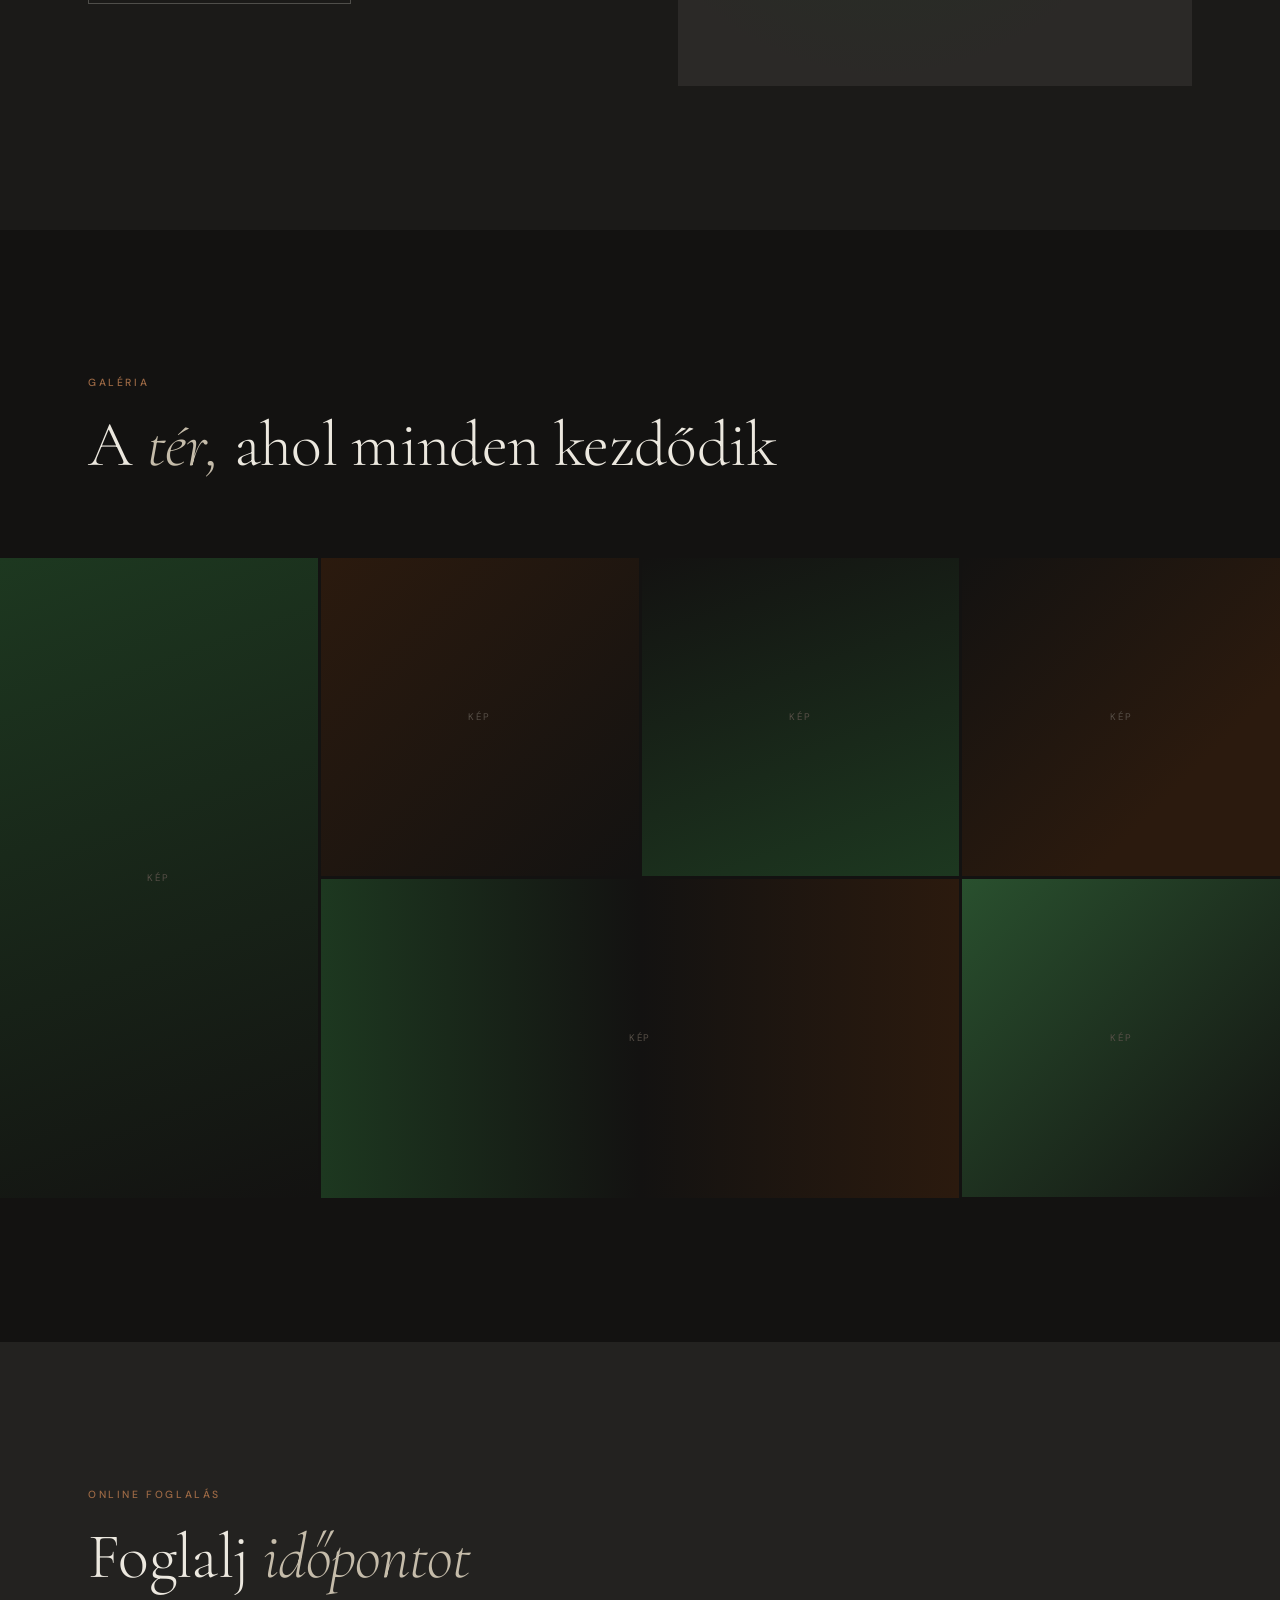
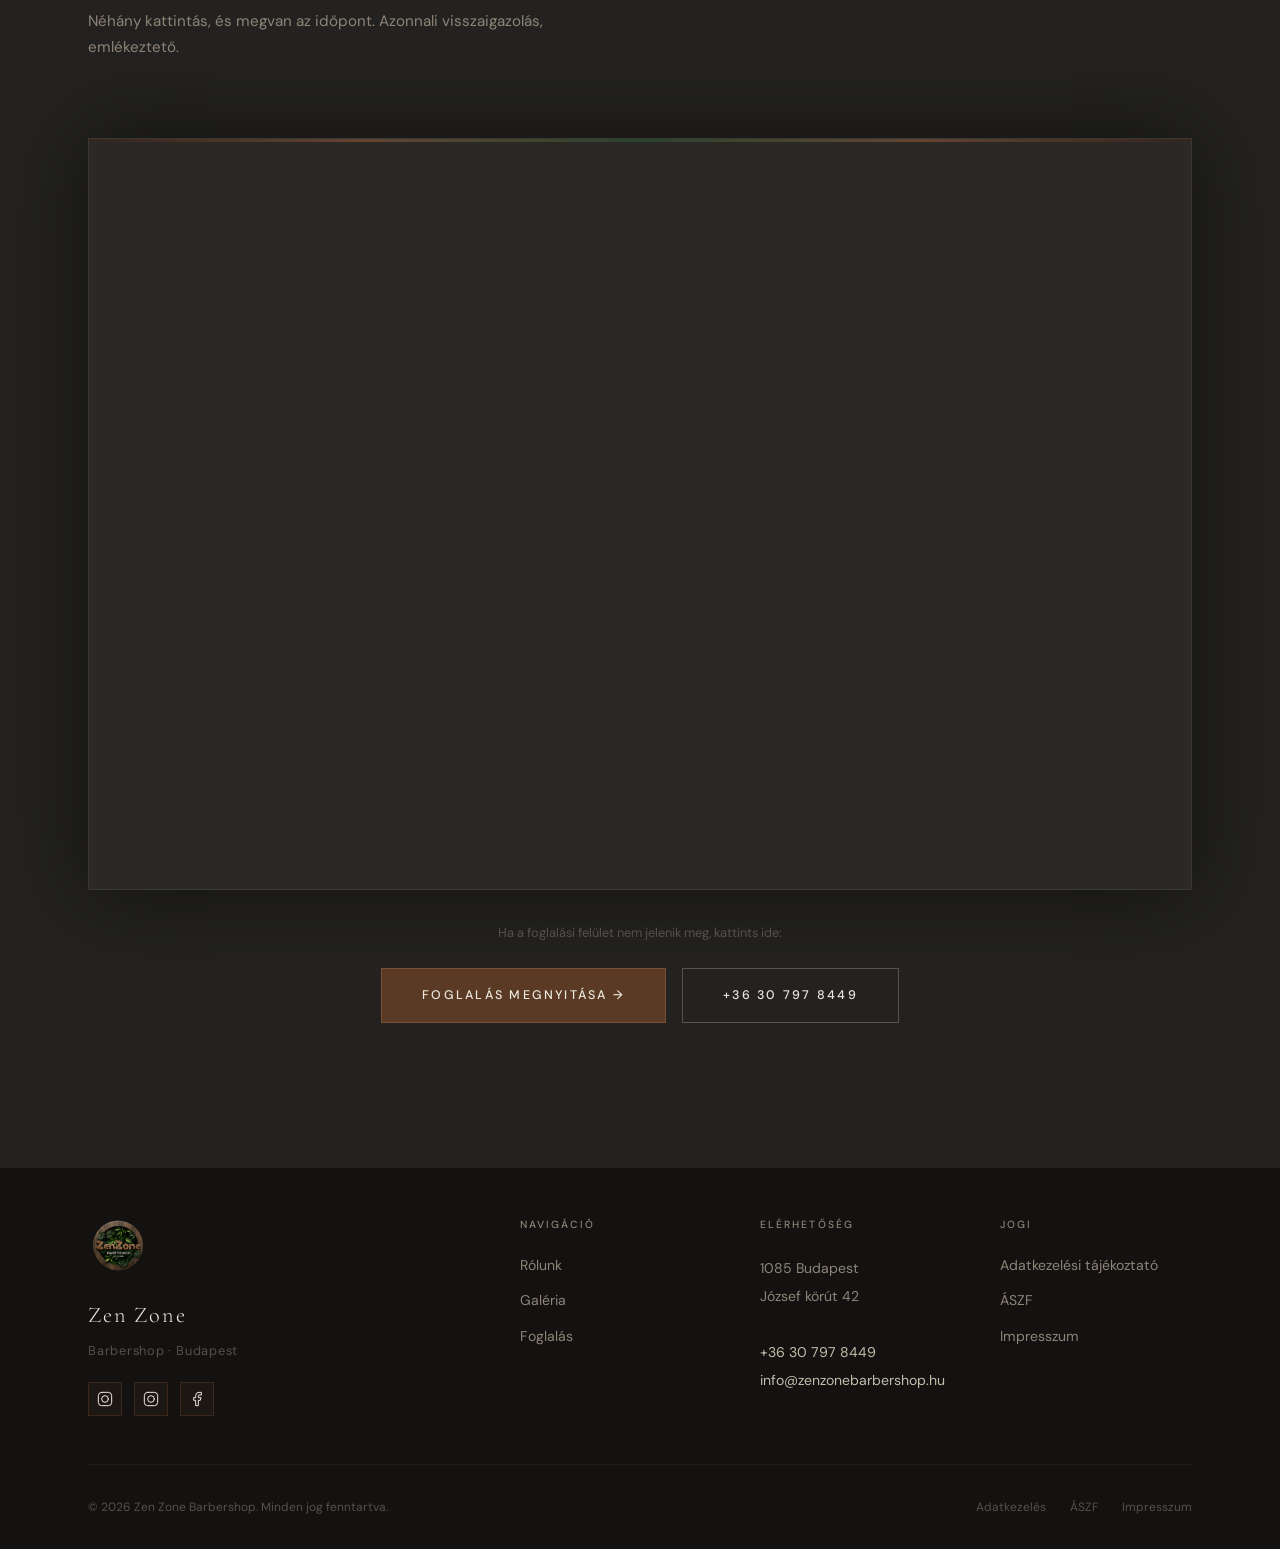
==== commit cfd2864c: "wip" ====
--- a/index.html
+++ b/index.html
@@ -25,12 +25,6 @@
 <nav class="nav" id="nav">
   <div class="container">
     <div class="nav-inner">
-<div class="nav-links">
-        <a href="#rolunk"><span data-lang="hu">Rólunk</span><span data-lang="en">About</span></a>
-        <a href="#galeria"><span data-lang="hu">Galéria</span><span data-lang="en">Gallery</span></a>
-        <a href="#foglalas-iframe" class="nav-cta"><span data-lang="hu">Foglalás</span><span data-lang="en">Booking</span></a>
-      </div>
-
       <div class="nav-social">
         <a href="https://www.instagram.com/zenzonebarbershop?igsh=MWxrNDg3cmZpeGM4Yg%3D%3D&utm_source=qr" target="_blank" rel="noopener noreferrer" class="nav-social-link" aria-label="ZenZone Instagram">
           <svg viewBox="0 0 24 24" fill="none" stroke="currentColor" stroke-width="1.5" stroke-linecap="round" stroke-linejoin="round" aria-hidden="true"><rect x="2" y="2" width="20" height="20" rx="5"/><circle cx="12" cy="12" r="5"/><circle cx="17.5" cy="6.5" r="0.5" fill="currentColor" stroke="none"/></svg>
@@ -49,19 +43,7 @@
         <span class="lang-opt en-opt">EN</span>
       </button>
 
-      <button class="nav-burger" id="navBurger" aria-label="Menü megnyitása" aria-expanded="false">
-        <span></span>
-        <span></span>
-        <span></span>
-      </button>
-    </div>
-  </div>
-
-  <!-- Mobile overlay -->
-  <div class="nav-mobile" id="navMobile" aria-hidden="true">
-    <a href="#rolunk" class="nav-mobile-link"><span data-lang="hu">Rólunk</span><span data-lang="en">About</span></a>
-    <a href="#galeria" class="nav-mobile-link"><span data-lang="hu">Galéria</span><span data-lang="en">Gallery</span></a>
-    <a href="#foglalas-iframe" class="nav-mobile-link nav-mobile-cta"><span data-lang="hu">Foglalj időpontot</span><span data-lang="en">Book an appointment</span></a>
+    </div>
   </div>
 </nav>
 
--- a/css/style.css
+++ b/css/style.css
@@ -230,8 +230,6 @@
   display: flex;
   align-items: center;
   gap: 0.6rem;
-  margin-left: auto;
-  margin-right: 1rem;
 }
 .nav-social-link {
   display: flex;
@@ -372,15 +370,14 @@
    HERO
    ============================================================ */
 .hero {
-  min-height: 100svh;
+  height: 100svh;
   display: flex;
   flex-direction: column;
   align-items: center;
-  justify-content: center;
   text-align: center;
   position: relative;
   overflow: hidden;
-  padding: var(--nav-h) 1.5rem 3rem;
+  padding: var(--nav-h) 1.25rem 1.25rem;
   background:
     radial-gradient(ellipse 70% 50% at 50% 55%, rgba(29, 56, 32, 0.45) 0%, transparent 65%),
     radial-gradient(ellipse 50% 40% at 25% 35%, rgba(58, 36, 24, 0.2) 0%, transparent 55%),
@@ -408,12 +405,24 @@
 .hero-content {
   position: relative;
   z-index: 1;
+  flex: 1;
   width: 100%;
   max-width: 1200px;
   display: flex;
   flex-direction: column;
   align-items: center;
-  gap: 2rem;
+  gap: clamp(0.75rem, 2svh, 1.5rem);
+}
+
+/* Mobil: szöveg blokk tölti ki a maradék helyet, tartalom benne középre */
+.hero-text {
+  flex: 1;
+  display: flex;
+  flex-direction: column;
+  align-items: center;
+  justify-content: center;
+  text-align: center;
+  width: 100%;
 }
 .hero-badge {
   display: inline-block;
@@ -425,11 +434,11 @@
   margin-bottom: 2rem;
 }
 .hero-logo-img {
-  width: clamp(120px, 16vw, 200px);
-  height: clamp(120px, 16vw, 200px);
+  width: clamp(90px, 17svh, 200px);
+  height: clamp(90px, 17svh, 200px);
   object-fit: cover;
   clip-path: circle(42%);
-  margin: 0 auto 1.5rem;
+  margin: 0 auto clamp(0.5rem, 1.5svh, 1.25rem);
   box-shadow: 0 0 60px rgba(29, 56, 32, 0.35), 0 0 120px rgba(29, 56, 32, 0.15);
   animation: heroFade 1.2s var(--ease) 0.1s both;
 }
@@ -444,7 +453,7 @@
 
 .hero-title {
   font-family: var(--font-display);
-  font-size: clamp(2.5rem, 11vw, 10rem);
+  font-size: clamp(2rem, 6svh, 10rem);
   white-space: nowrap;
   font-weight: 400;
   line-height: 0.95;
@@ -458,19 +467,19 @@
 }
 .hero-sub {
   font-family: var(--font-display);
-  font-size: clamp(1rem, 3.5vw, 1.6rem);
+  font-size: clamp(0.9rem, 2.2svh, 1.6rem);
   font-weight: 300;
   font-style: italic;
   letter-spacing: 0.3em;
   color: var(--cream-2);
-  margin-top: 0.25rem;
-  margin-bottom: 0.5rem;
+  margin-top: 0.2rem;
+  margin-bottom: 0.3rem;
   animation: heroUp 1s var(--ease) 0.55s both;
 }
 .hero-tagline {
-  font-size: clamp(0.82rem, 1.6vw, 1rem);
-  color: var(--cream-3);
-  margin-bottom: 2rem;
+  font-size: clamp(0.78rem, 1.5svh, 1rem);
+  color: var(--cream-3);
+  margin-bottom: clamp(0.75rem, 2svh, 1.5rem);
   font-weight: 300;
   letter-spacing: 0.04em;
   animation: heroUp 1s var(--ease) 0.7s both;
@@ -483,7 +492,8 @@
 /* Térkép a heróban */
 .hero-map {
   width: 100%;
-  height: clamp(240px, 38vh, 340px);
+  flex-shrink: 0;
+  height: clamp(200px, 40svh, 340px);
   position: relative;
   overflow: hidden;
   box-shadow:
@@ -527,9 +537,12 @@
 
 /* Desktop: split — bal szöveg, jobb térkép */
 @media (min-width: 768px) {
+  .hero {
+    padding: var(--nav-h) 0 1.5rem;
+  }
   .hero-content {
     flex-direction: row;
-    align-items: center;
+    align-items: stretch;
     text-align: left;
     padding-inline: clamp(2rem, 5vw, 4rem);
     gap: clamp(2rem, 4vw, 4rem);
@@ -540,22 +553,31 @@
     flex-direction: column;
     justify-content: center;
     align-items: flex-start;
+    text-align: left;
     min-width: 0;
+    width: auto;
   }
   .hero-title {
     font-size: clamp(2.2rem, 5.5vw, 5rem);
     white-space: normal;
     word-break: break-word;
   }
+  .hero-logo-img {
+    width: clamp(120px, 14vw, 200px);
+    height: clamp(120px, 14vw, 200px);
+    margin-left: 0;
+    margin-bottom: 1.5rem;
+  }
+  .hero-tagline {
+    margin-bottom: 1.75rem;
+  }
   .hero-map {
     flex: 1 1 0;
     min-width: 0;
     width: auto;
-    height: clamp(420px, 65vh, 580px);
-    align-self: center;
-  }
-  .hero-logo-img {
-    margin-left: 0;
+    height: auto;
+    min-height: 0;
+    align-self: stretch;
   }
 }
 
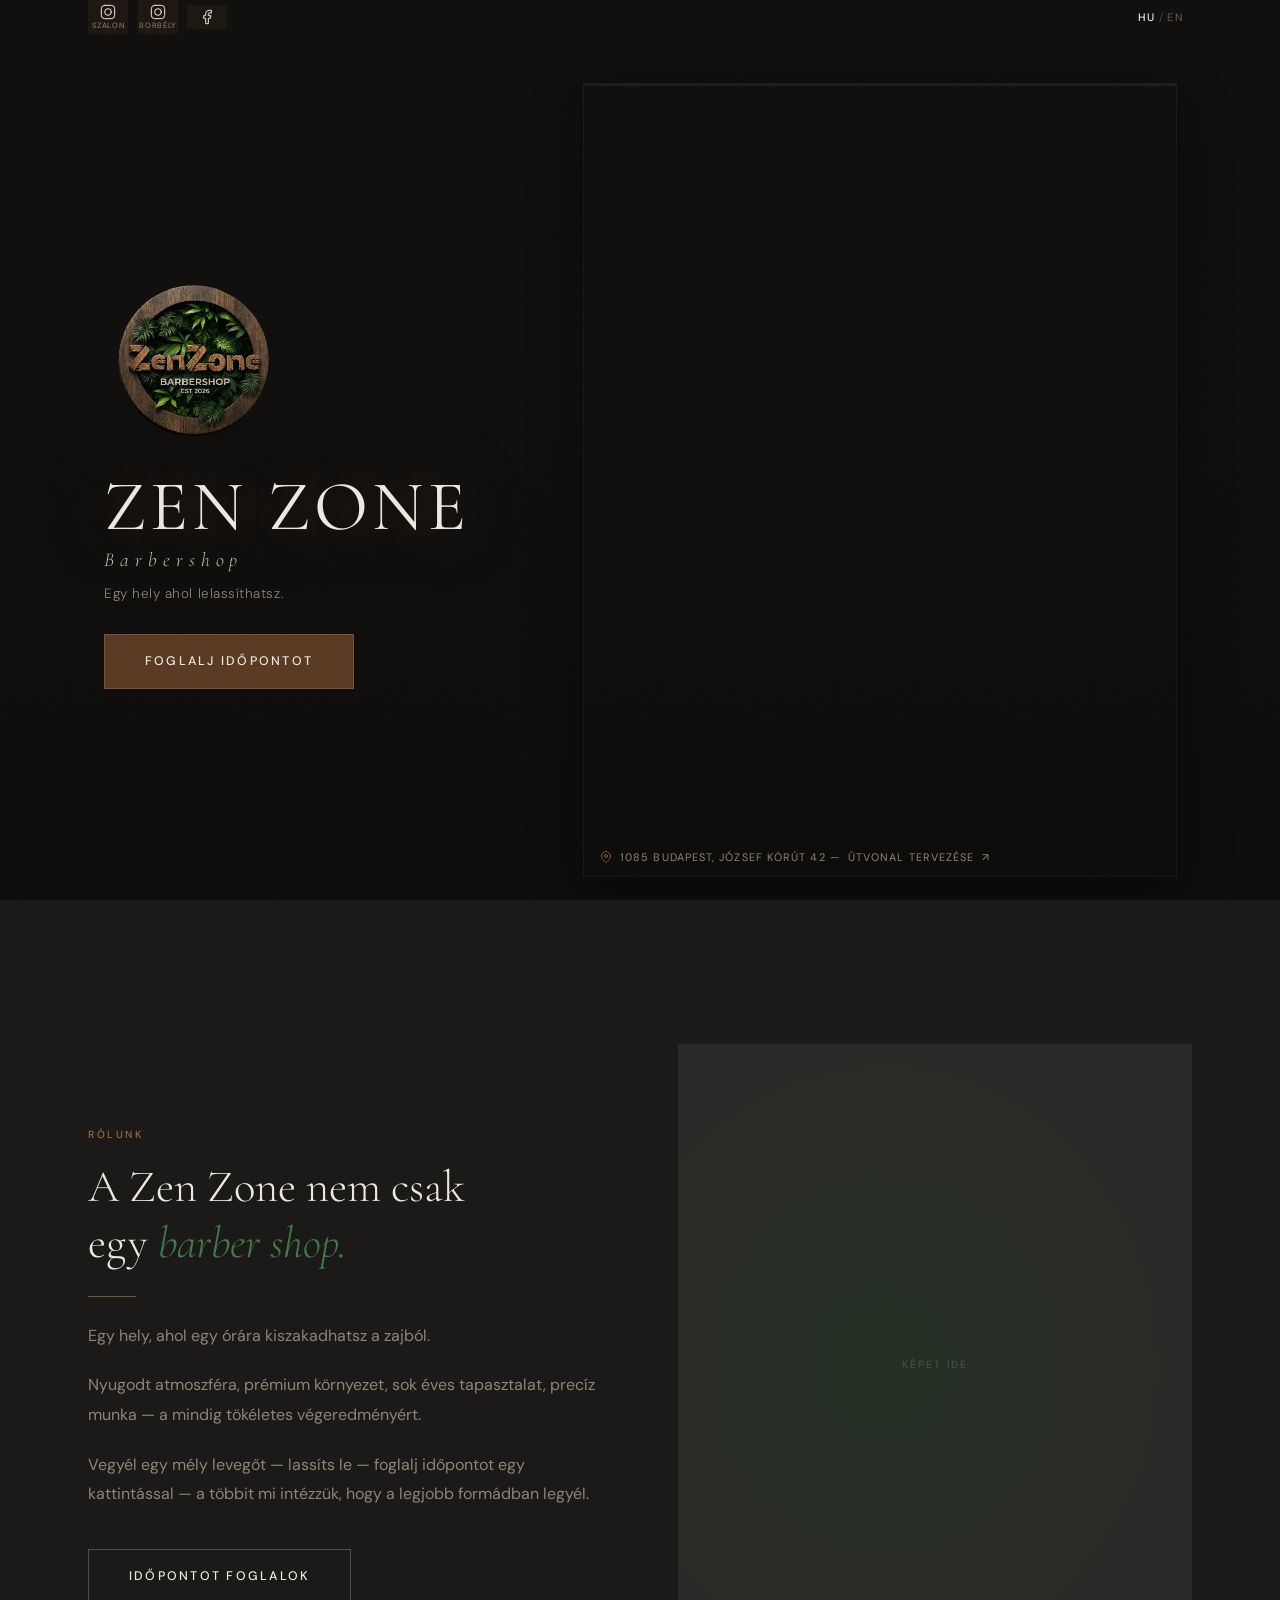
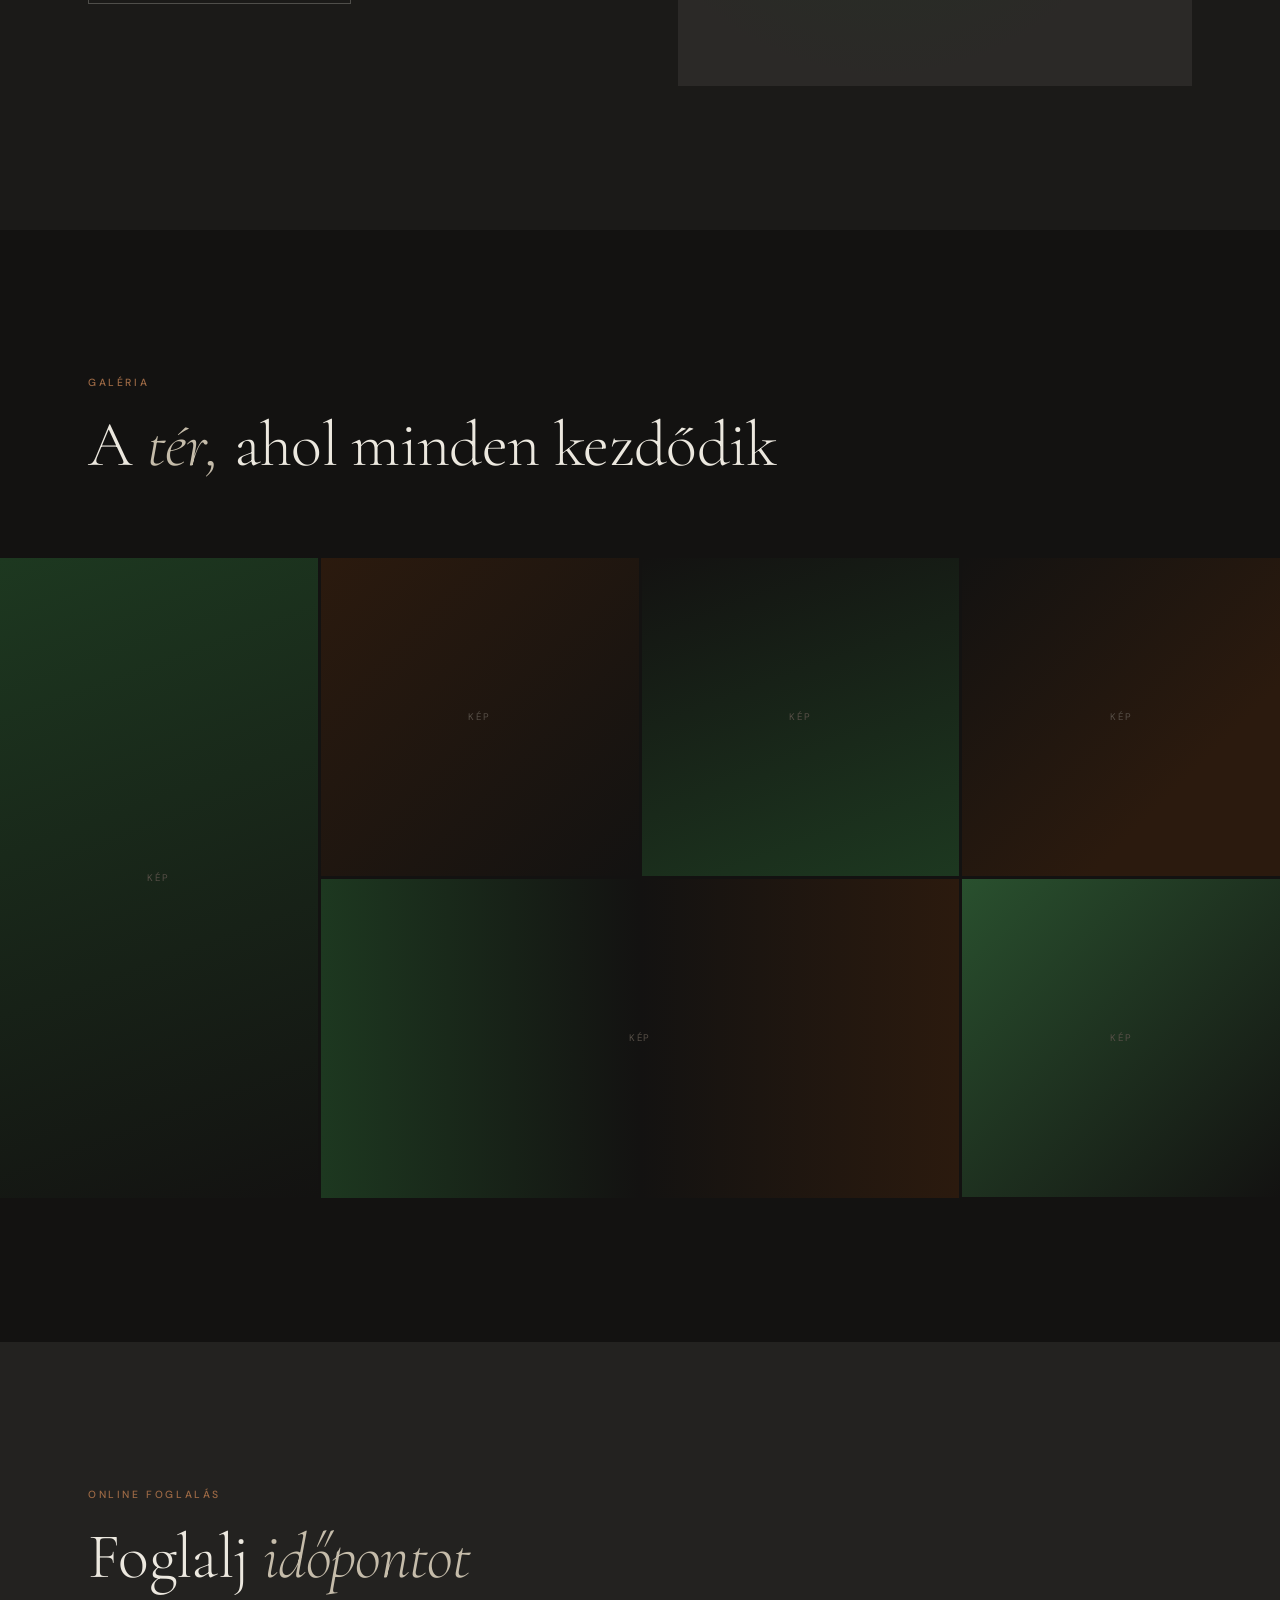
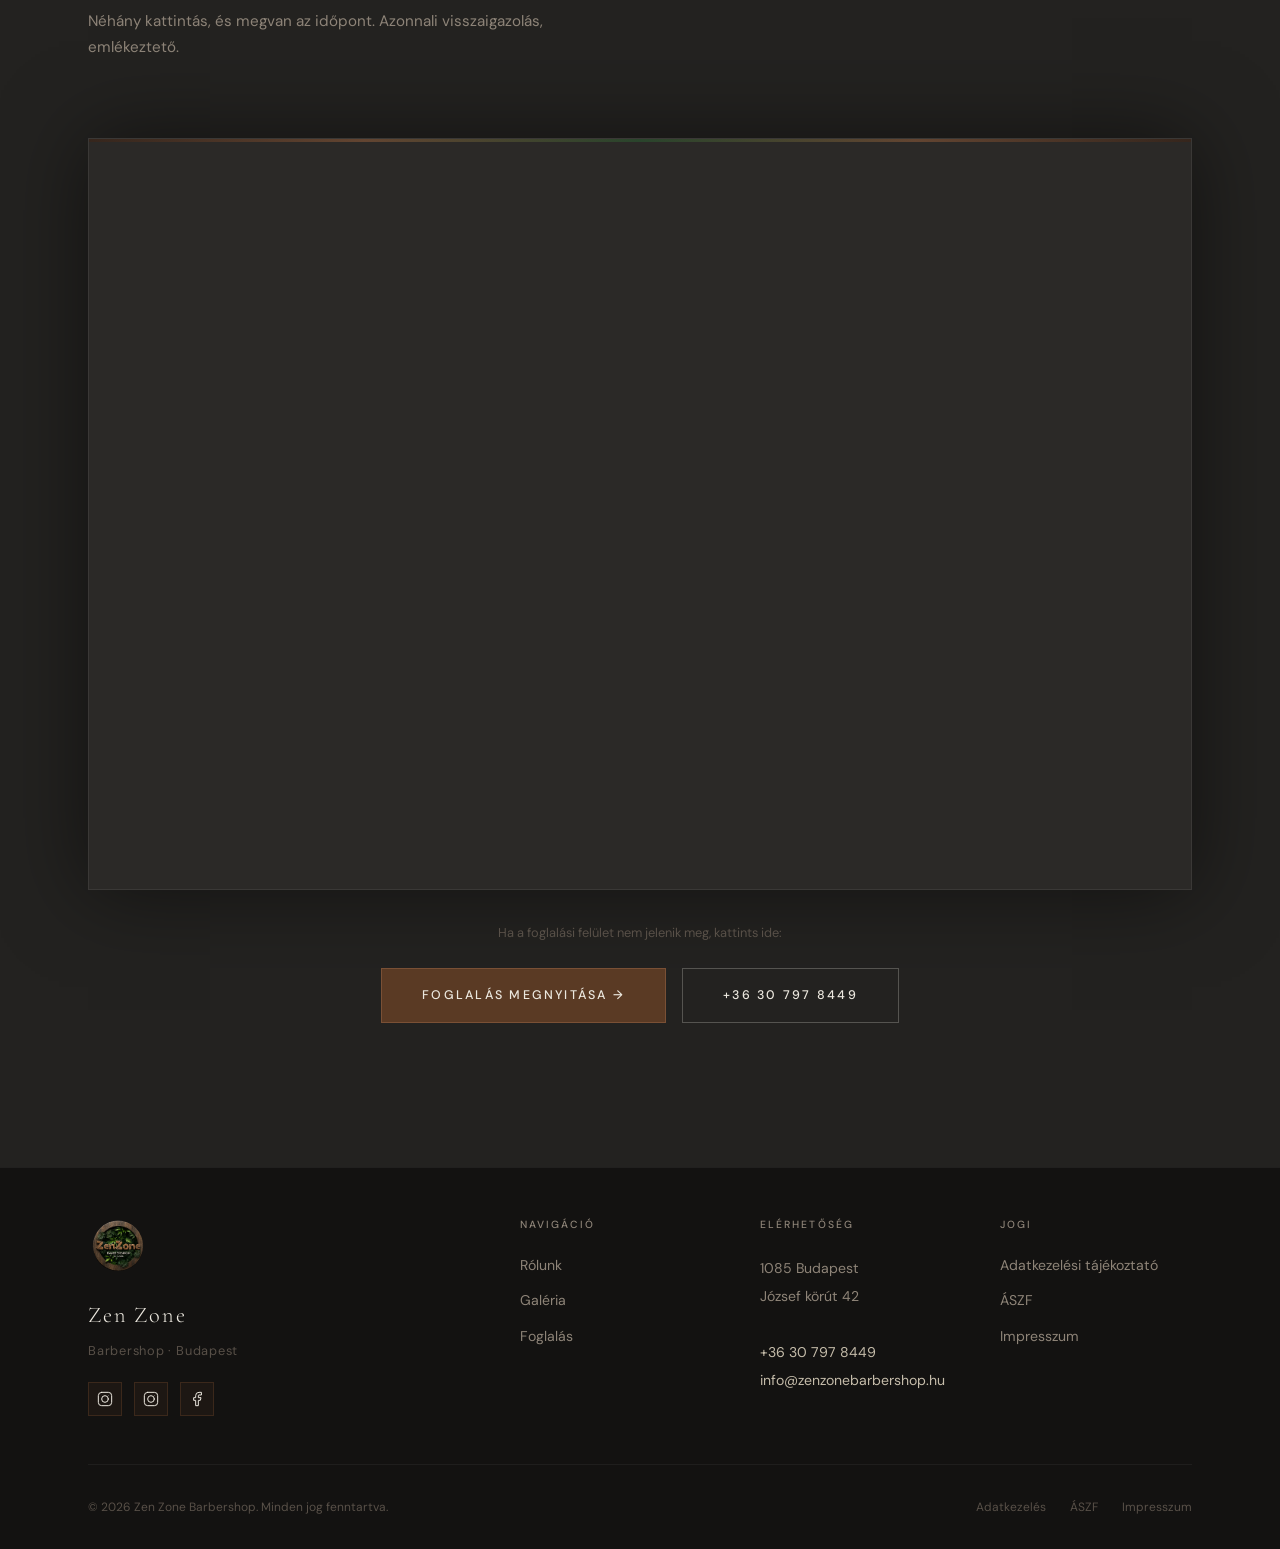
==== commit 702ed0a4: "wip" ====
--- a/index.html
+++ b/index.html
@@ -28,9 +28,11 @@
       <div class="nav-social">
         <a href="https://www.instagram.com/zenzonebarbershop?igsh=MWxrNDg3cmZpeGM4Yg%3D%3D&utm_source=qr" target="_blank" rel="noopener noreferrer" class="nav-social-link" aria-label="ZenZone Instagram">
           <svg viewBox="0 0 24 24" fill="none" stroke="currentColor" stroke-width="1.5" stroke-linecap="round" stroke-linejoin="round" aria-hidden="true"><rect x="2" y="2" width="20" height="20" rx="5"/><circle cx="12" cy="12" r="5"/><circle cx="17.5" cy="6.5" r="0.5" fill="currentColor" stroke="none"/></svg>
+          <span class="nav-social-tag">Szalon</span>
         </a>
         <a href="https://www.instagram.com/barbar_borbely?igsh=MXdycWJoYzRuZGxkeg%3D%3D&utm_source=qr" target="_blank" rel="noopener noreferrer" class="nav-social-link" aria-label="Borbély Instagram">
           <svg viewBox="0 0 24 24" fill="none" stroke="currentColor" stroke-width="1.5" stroke-linecap="round" stroke-linejoin="round" aria-hidden="true"><rect x="2" y="2" width="20" height="20" rx="5"/><circle cx="12" cy="12" r="5"/><circle cx="17.5" cy="6.5" r="0.5" fill="currentColor" stroke="none"/></svg>
+          <span class="nav-social-tag">Borbély</span>
         </a>
         <a href="https://www.facebook.com/share/14dJvcQQf52/?mibextid=wwXIfr" target="_blank" rel="noopener noreferrer" class="nav-social-link" aria-label="Facebook">
           <svg viewBox="0 0 24 24" fill="none" stroke="currentColor" stroke-width="1.5" stroke-linecap="round" stroke-linejoin="round" aria-hidden="true"><path d="M18 2h-3a5 5 0 0 0-5 5v3H7v4h3v8h4v-8h3l1-4h-4V7a1 1 0 0 1 1-1h3z"/></svg>
--- a/css/style.css
+++ b/css/style.css
@@ -233,22 +233,36 @@
 }
 .nav-social-link {
   display: flex;
+  flex-direction: column;
   align-items: center;
   justify-content: center;
-  width: 32px;
-  height: 32px;
+  gap: 2px;
+  width: 40px;
+  padding-block: 4px;
   color: var(--cream);
   text-decoration: none;
   background: rgba(90, 58, 36, 0.18);
   transition: color var(--trans), background var(--trans);
 }
 .nav-social-link svg {
-  width: 17px;
-  height: 17px;
+  width: 16px;
+  height: 16px;
+  flex-shrink: 0;
+}
+.nav-social-tag {
+  font-size: 0.48rem;
+  letter-spacing: 0.08em;
+  text-transform: uppercase;
+  color: var(--cream-3);
+  line-height: 1;
+  transition: color var(--trans);
 }
 .nav-social-link:hover {
   color: var(--cream);
   background: rgba(90, 58, 36, 0.32);
+}
+.nav-social-link:hover .nav-social-tag {
+  color: var(--cream-2);
 }
 @media (max-width: 899px) {
   .nav-social { margin-right: 0.5rem; }
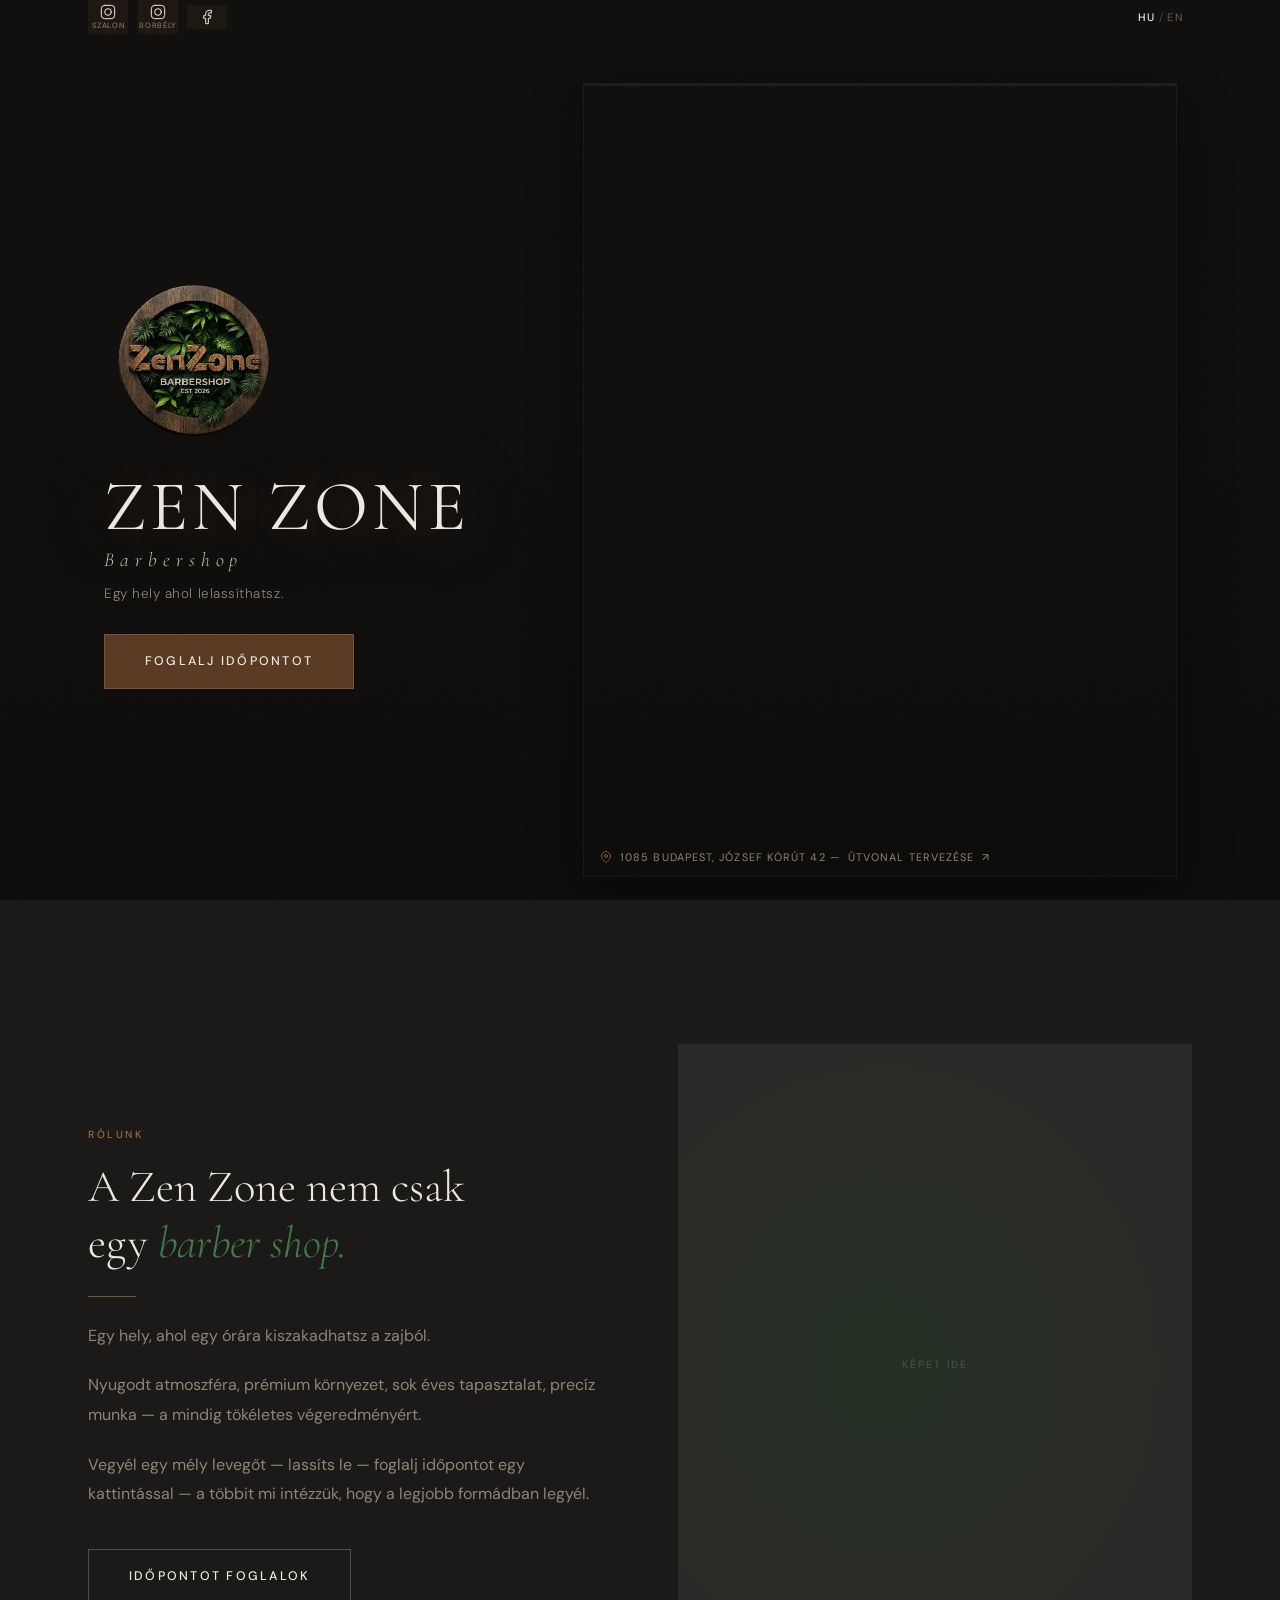
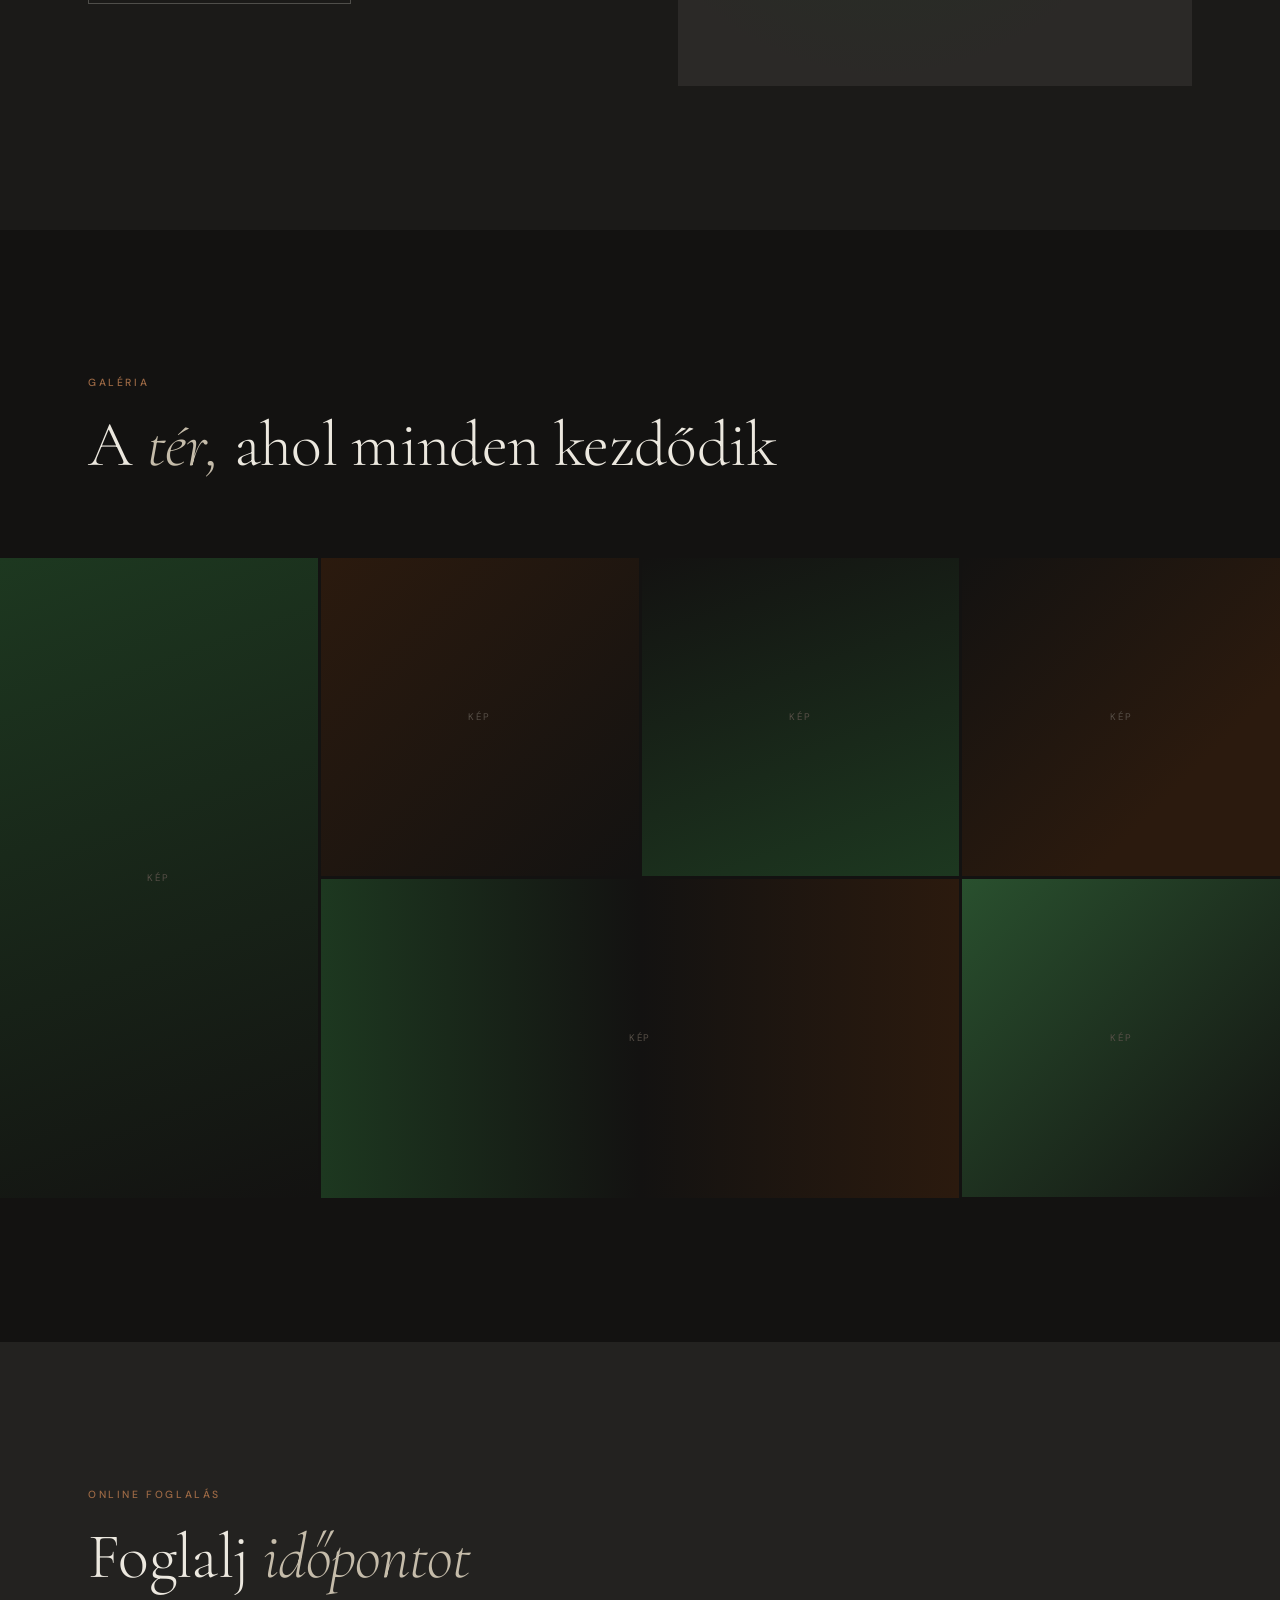
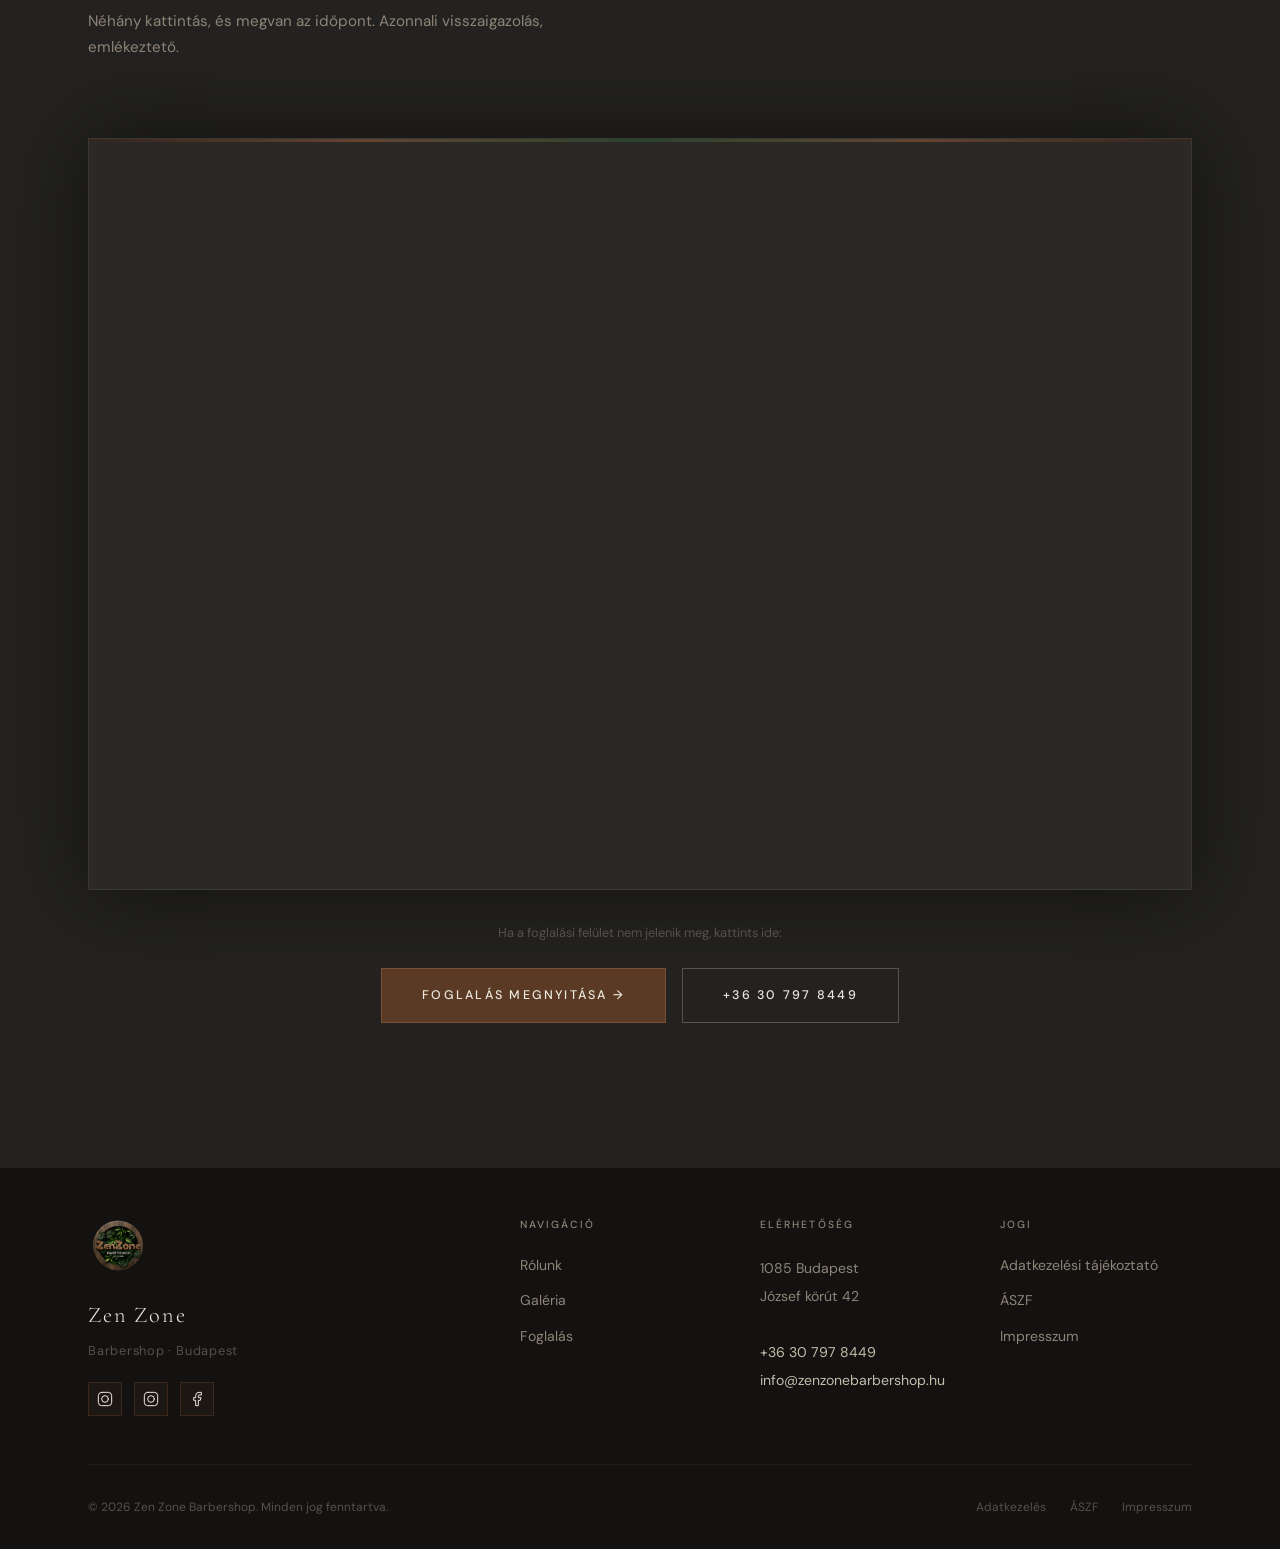
==== commit 4b8d7908: "wip" ====
--- a/index.html
+++ b/index.html
@@ -70,7 +70,7 @@
       <p class="hero-tagline"><span data-lang="hu">Egy hely ahol lelassíthatsz.</span><span data-lang="en">A place to slow down.</span></p>
 
       <div class="hero-cta">
-        <a href="#foglalas-iframe" class="btn btn--primary">
+        <a href="#booking" class="btn btn--primary">
           <span data-lang="hu">Foglalj időpontot</span><span data-lang="en">Book an appointment</span>
         </a>
       </div>
@@ -108,7 +108,7 @@
 <!-- ══════════════════════════════════════
      RÓLUNK / ABOUT
 ══════════════════════════════════════ -->
-<section class="section section--alt" id="rolunk" aria-label="Rólunk">
+<section class="section section--alt" id="about" aria-label="About">
   <div class="container">
     <div class="about-grid">
 
@@ -125,7 +125,7 @@
           <p><span data-lang="hu">Vegyél egy mély levegőt &mdash; lassíts le &mdash; foglalj időpontot egy kattintással &mdash; a többit mi intézzük, hogy a legjobb formádban legyél.</span><span data-lang="en">Take a deep breath — slow down — book with one click — we handle the rest, so you look your best.</span></p>
         </div>
         <div class="reveal reveal-delay-4" style="margin-top:2.5rem;">
-          <a href="#foglalas-iframe" class="btn btn--ghost"><span data-lang="hu">Időpontot foglalok</span><span data-lang="en">Book an appointment</span></a>
+          <a href="#booking" class="btn btn--ghost"><span data-lang="hu">Időpontot foglalok</span><span data-lang="en">Book an appointment</span></a>
         </div>
       </div>
 
@@ -140,7 +140,7 @@
 <!-- ══════════════════════════════════════
      GALÉRIA
 ══════════════════════════════════════ -->
-<section class="section" id="galeria" aria-label="Galéria">
+<section class="section" id="gallery" aria-label="Gallery">
   <div class="container">
     <div class="section-header reveal">
       <span class="overline"><span data-lang="hu">Galéria</span><span data-lang="en">Gallery</span></span>
@@ -180,7 +180,7 @@
 <!-- ══════════════════════════════════════
      FOGLALÁS
 ══════════════════════════════════════ -->
-<section class="section section--dark" id="foglalas" aria-label="Online időpontfoglalás">
+<section class="section section--dark" id="booking-section" aria-label="Booking">
   <div class="container">
     <div class="section-header reveal">
       <span class="overline"><span data-lang="hu">Online foglalás</span><span data-lang="en">Online booking</span></span>
@@ -188,7 +188,7 @@
       <p class="section-subtitle"><span data-lang="hu">Néhány kattintás, és megvan az időpont. Azonnali visszaigazolás, emlékeztető.</span><span data-lang="en">A few clicks and your appointment is set. Instant confirmation, reminder included.</span></p>
     </div>
 
-    <div id="foglalas-iframe" class="booking-iframe-wrap reveal">
+    <div id="booking" class="booking-iframe-wrap reveal">
       <div class="booking-loader" id="bookingLoader" aria-hidden="true">
         <div class="booking-loader-bar"></div>
         <span data-lang="hu">Foglalási felület betöltése…</span><span data-lang="en">Loading booking interface…</span>
@@ -245,9 +245,9 @@
       <div>
         <div class="footer-col-title"><span data-lang="hu">Navigáció</span><span data-lang="en">Navigation</span></div>
         <nav class="footer-links" aria-label="Lábléc navigáció">
-          <a href="#rolunk"><span data-lang="hu">Rólunk</span><span data-lang="en">About</span></a>
-          <a href="#galeria"><span data-lang="hu">Galéria</span><span data-lang="en">Gallery</span></a>
-          <a href="#foglalas-iframe"><span data-lang="hu">Foglalás</span><span data-lang="en">Booking</span></a>
+          <a href="#about"><span data-lang="hu">Rólunk</span><span data-lang="en">About</span></a>
+          <a href="#gallery"><span data-lang="hu">Galéria</span><span data-lang="en">Gallery</span></a>
+          <a href="#booking"><span data-lang="hu">Foglalás</span><span data-lang="en">Booking</span></a>
         </nav>
       </div>
 
@@ -264,9 +264,9 @@
       <div>
         <div class="footer-col-title"><span data-lang="hu">Jogi</span><span data-lang="en">Legal</span></div>
         <nav class="footer-links" aria-label="Jogi dokumentumok">
-          <a href="adatkezeles.html">Adatkezelési tájékoztató</a>
-          <a href="aszf.html">ÁSZF</a>
-          <a href="impresszum.html">Impresszum</a>
+          <a href="privacy.html">Adatkezelési tájékoztató</a>
+          <a href="terms.html">ÁSZF</a>
+          <a href="imprint.html">Impresszum</a>
         </nav>
       </div>
 
@@ -275,9 +275,9 @@
     <div class="footer-bottom">
       <p class="footer-copy">&copy; 2026 Zen Zone Barbershop. <span data-lang="hu">Minden jog fenntartva.</span><span data-lang="en">All rights reserved.</span></p>
       <div class="footer-legal">
-        <a href="adatkezeles.html">Adatkezelés</a>
-        <a href="aszf.html">ÁSZF</a>
-        <a href="impresszum.html">Impresszum</a>
+        <a href="privacy.html">Adatkezelés</a>
+        <a href="terms.html">ÁSZF</a>
+        <a href="imprint.html">Impresszum</a>
       </div>
     </div>
   </div>
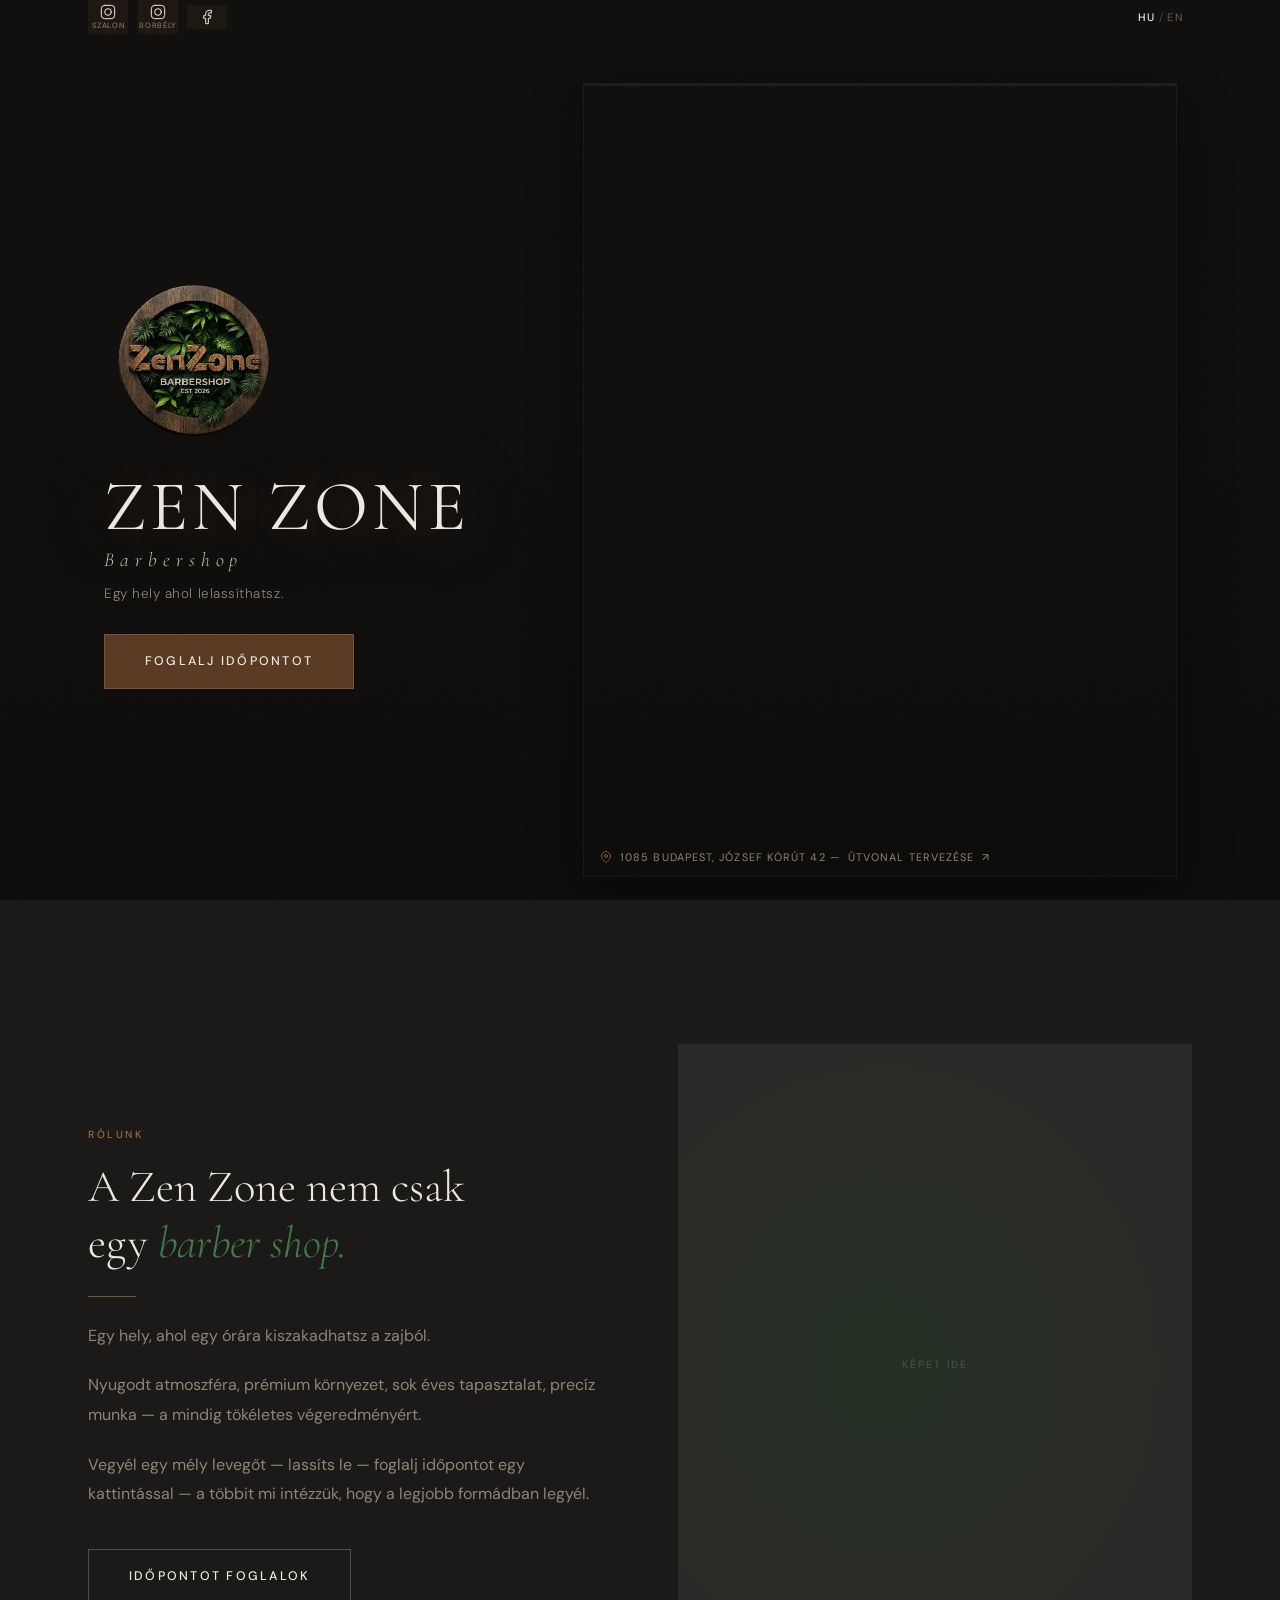
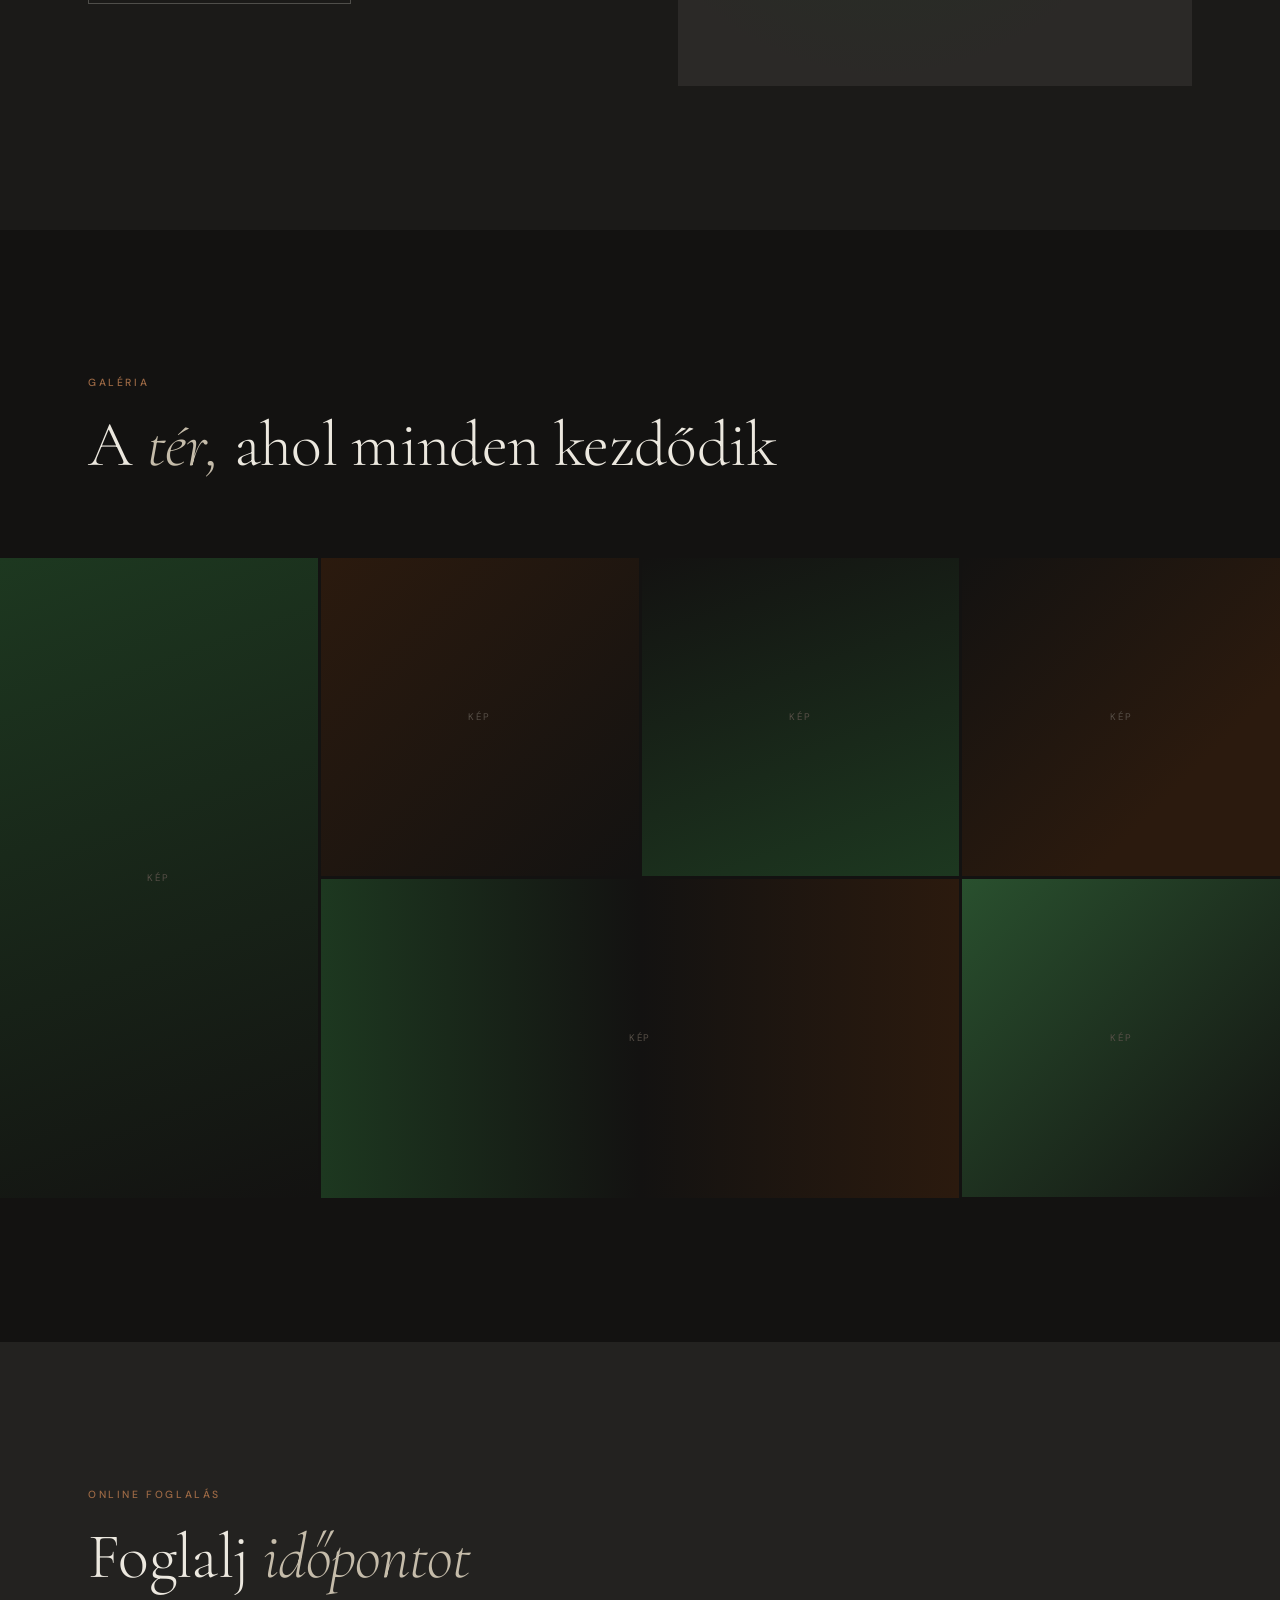
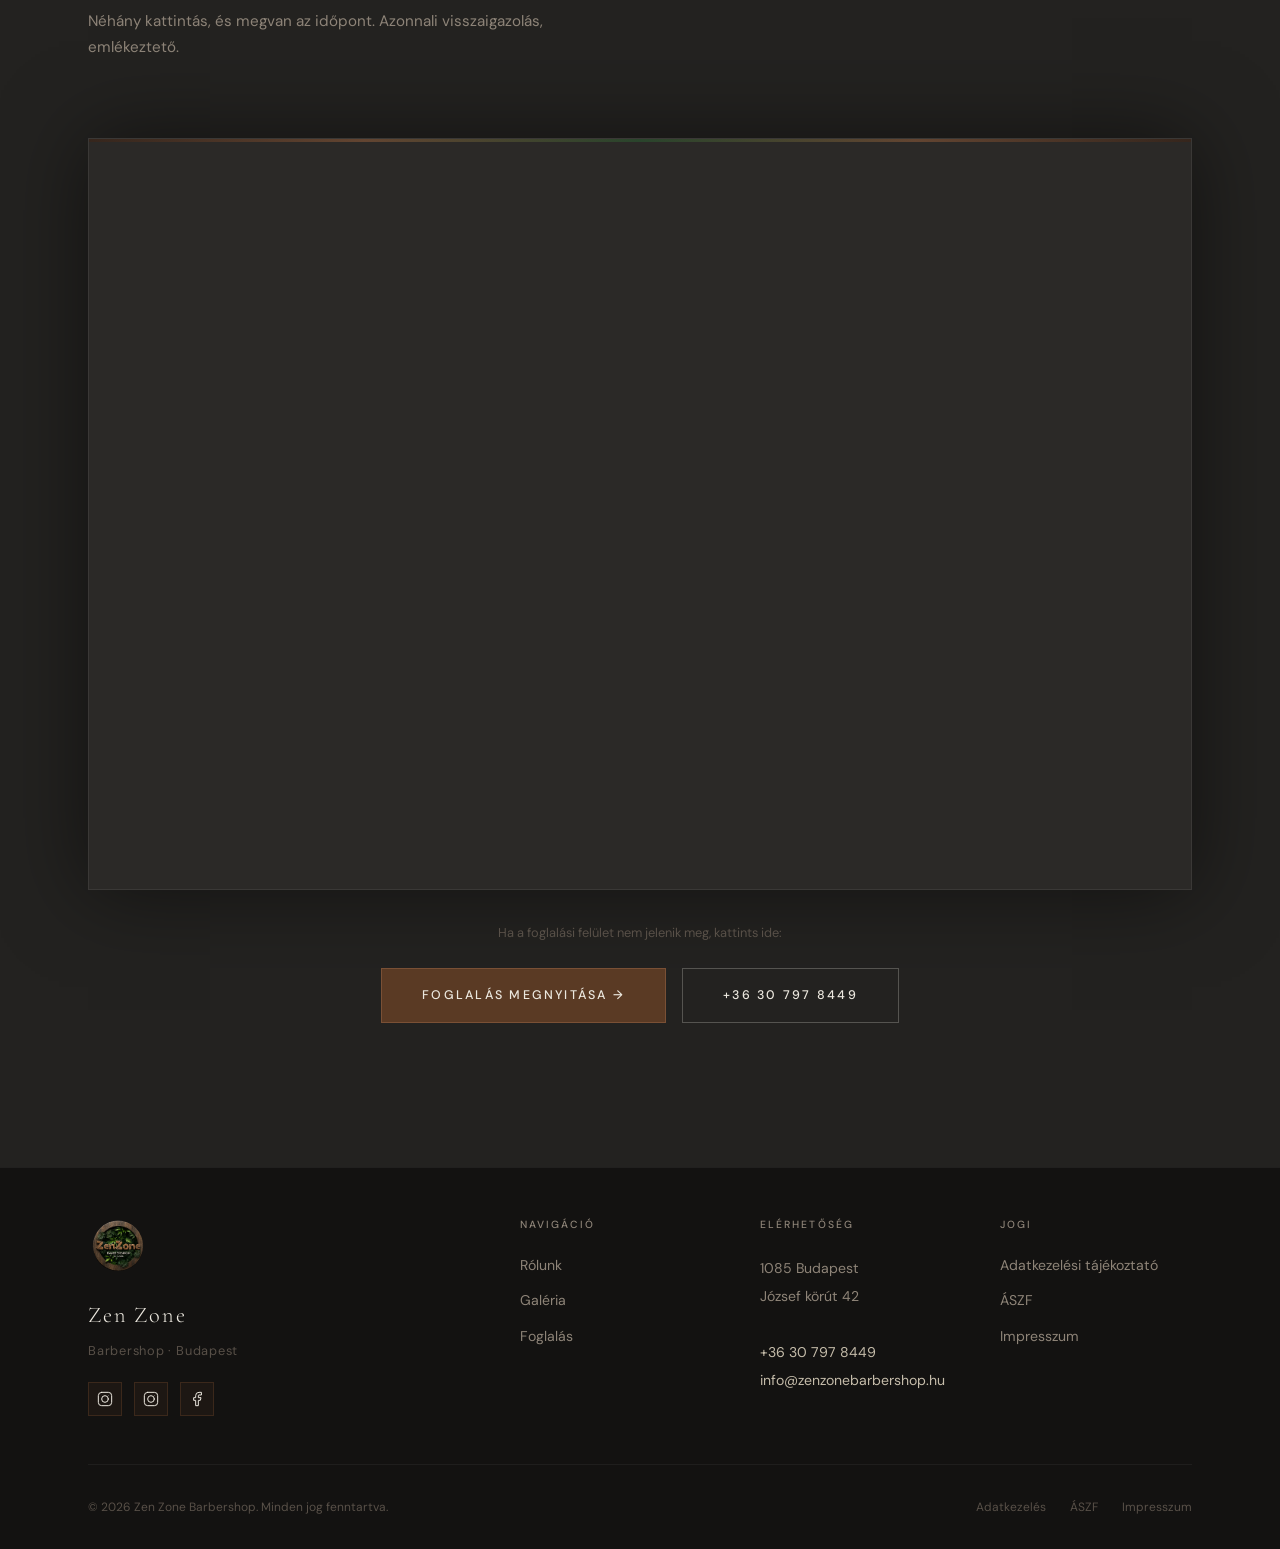
==== commit c72bfbbe: "wip" ====
--- a/index.html
+++ b/index.html
@@ -5,6 +5,8 @@
   <meta name="viewport" content="width=device-width, initial-scale=1.0" />
   <title>Zen Zone Barbershop | Budapest</title>
   <meta name="description" content="Zen Zone Barbershop – prémium barber szalon Budapesten. Precíz munka, nyugodt atmoszféra, egyszerű online foglalás." />
+  <link rel="icon" type="image/png" sizes="32x32" href="favicon-32.png" />
+  <link rel="apple-touch-icon" href="apple-touch-icon.png" />
   <meta name="theme-color" content="#131211" />
 
   <!-- Fonts -->
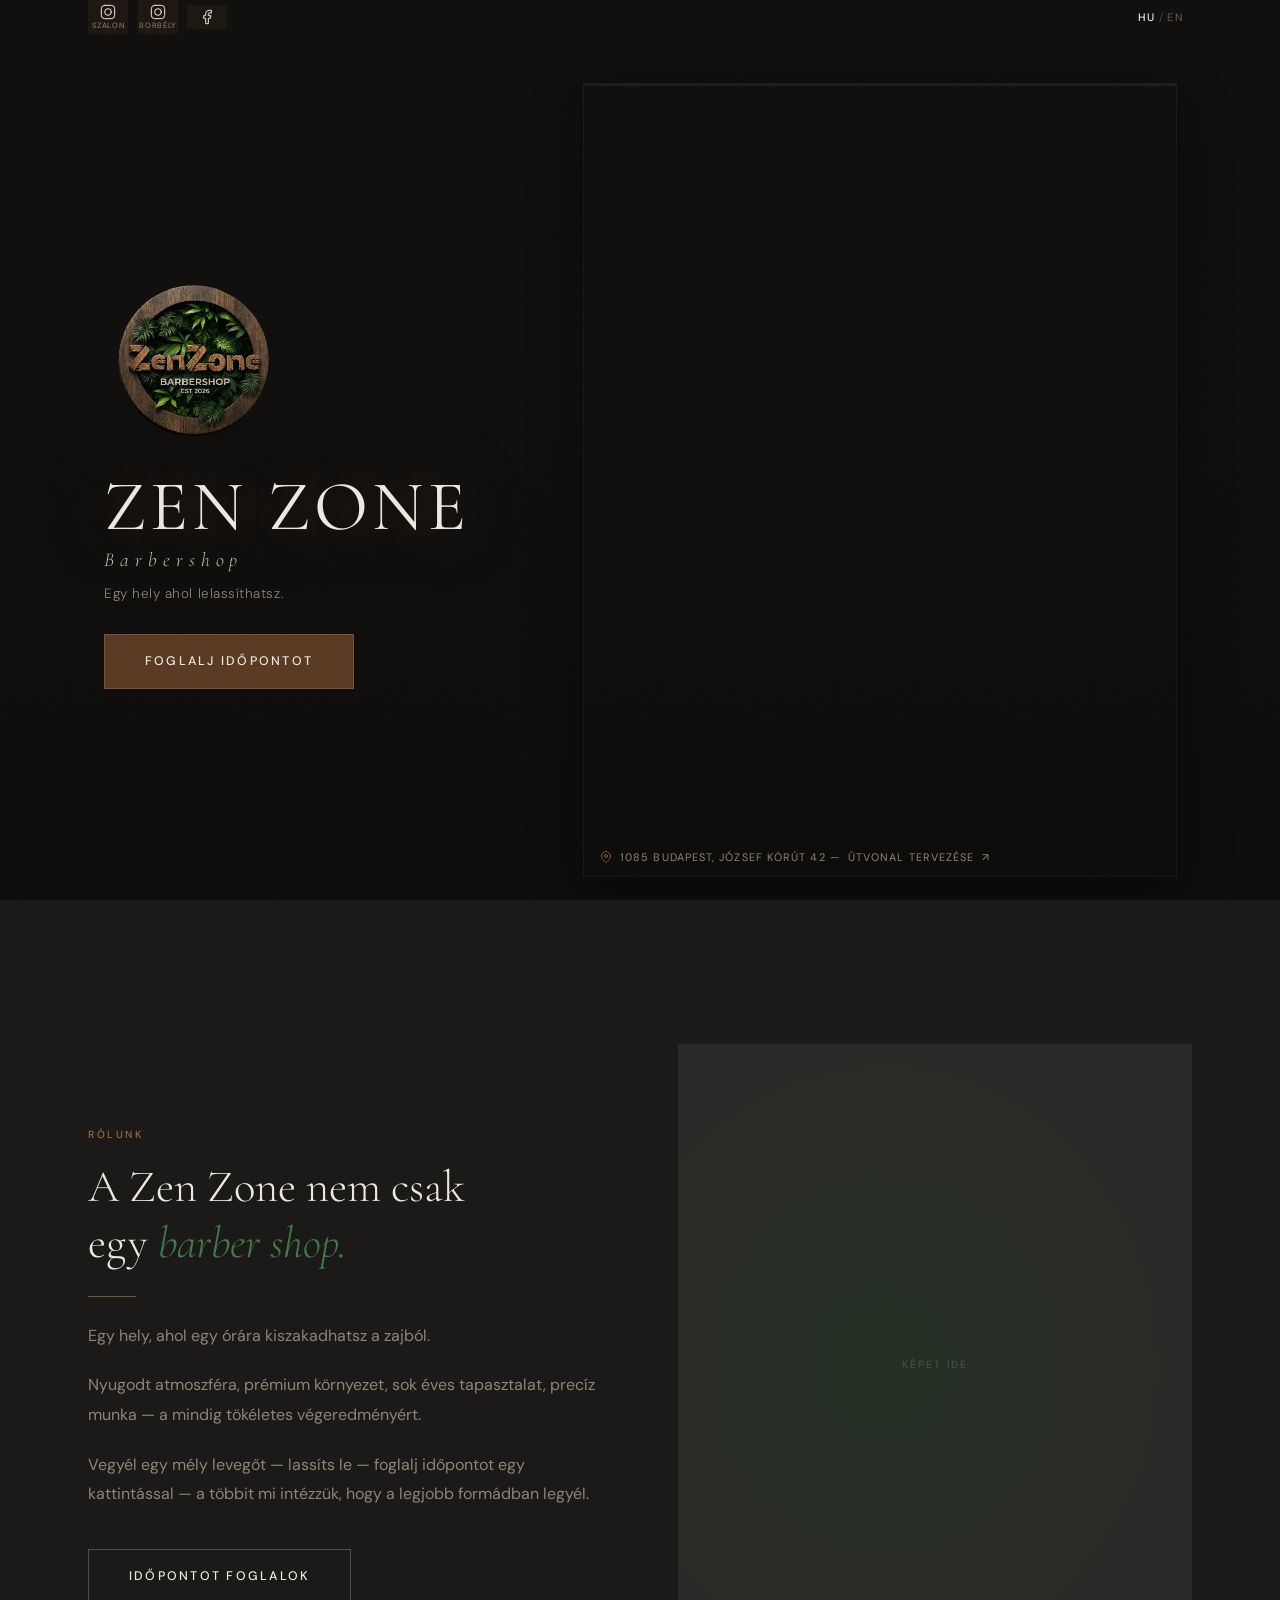
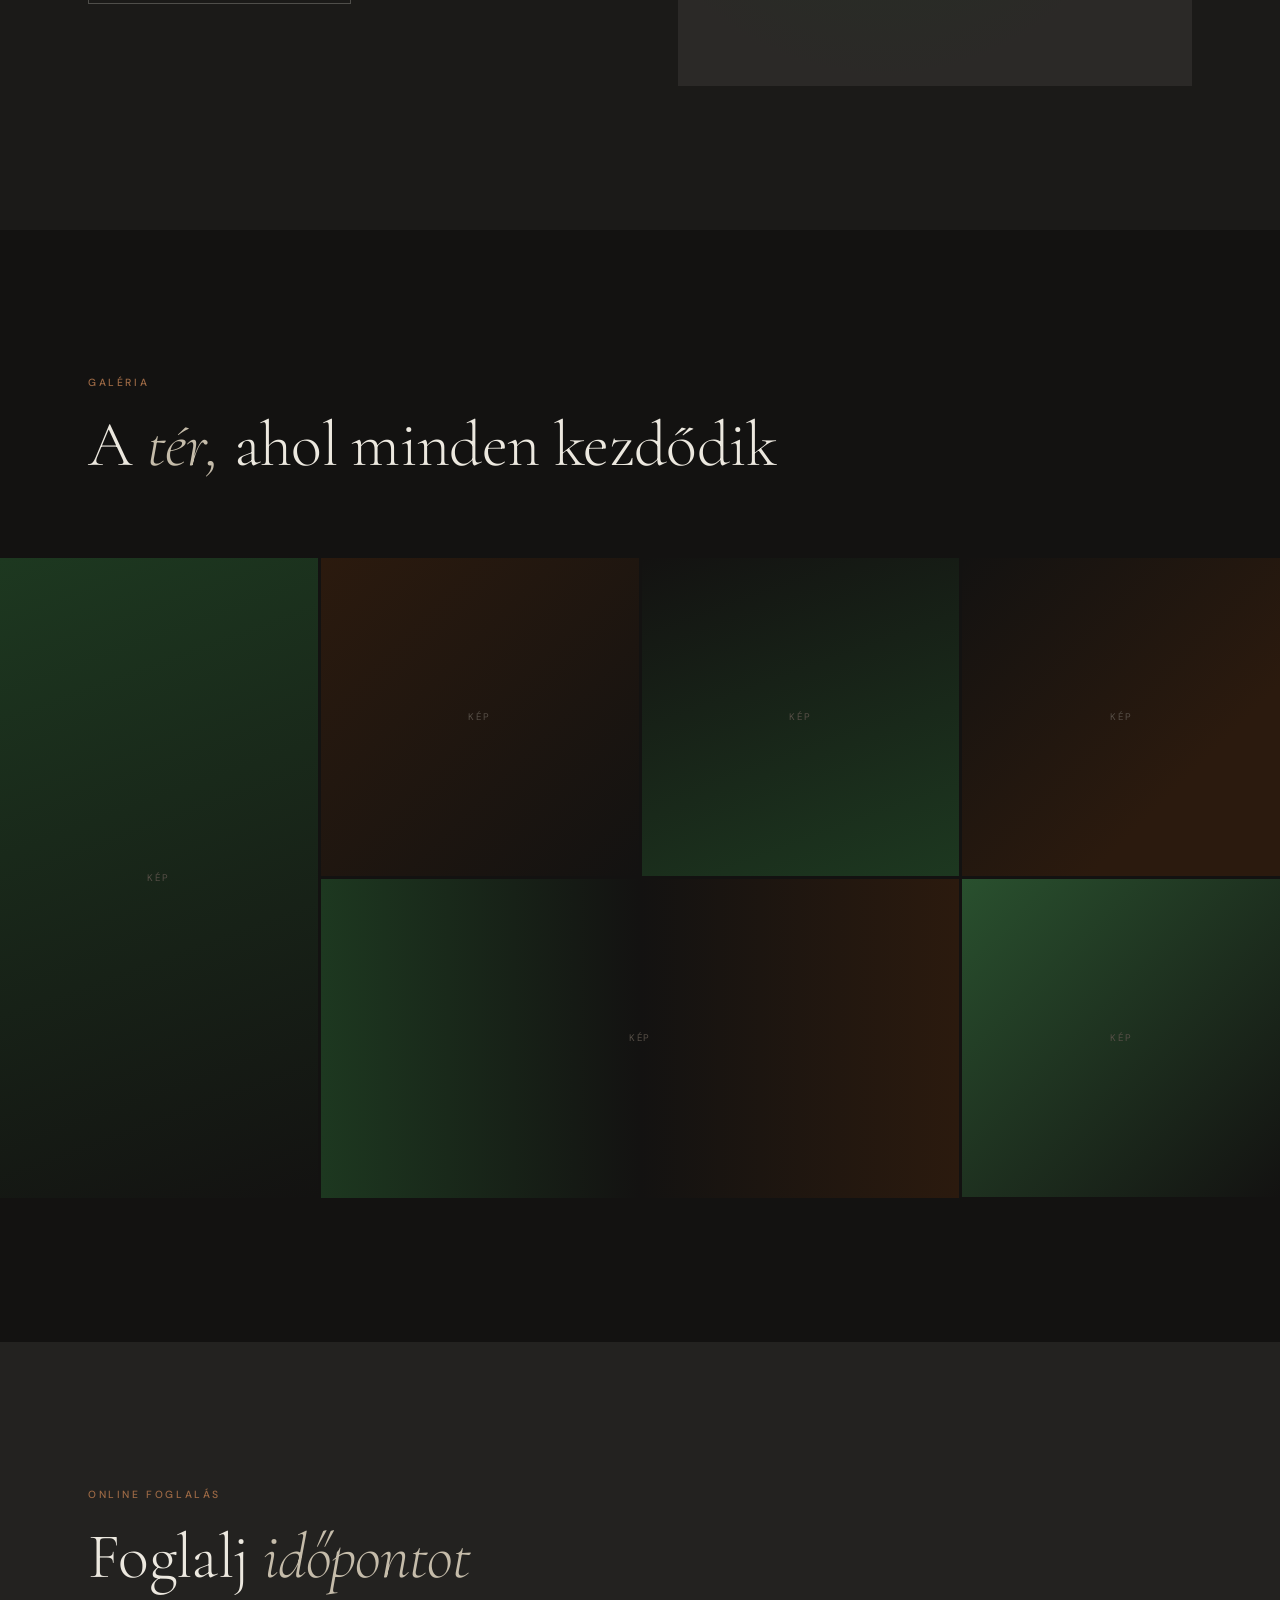
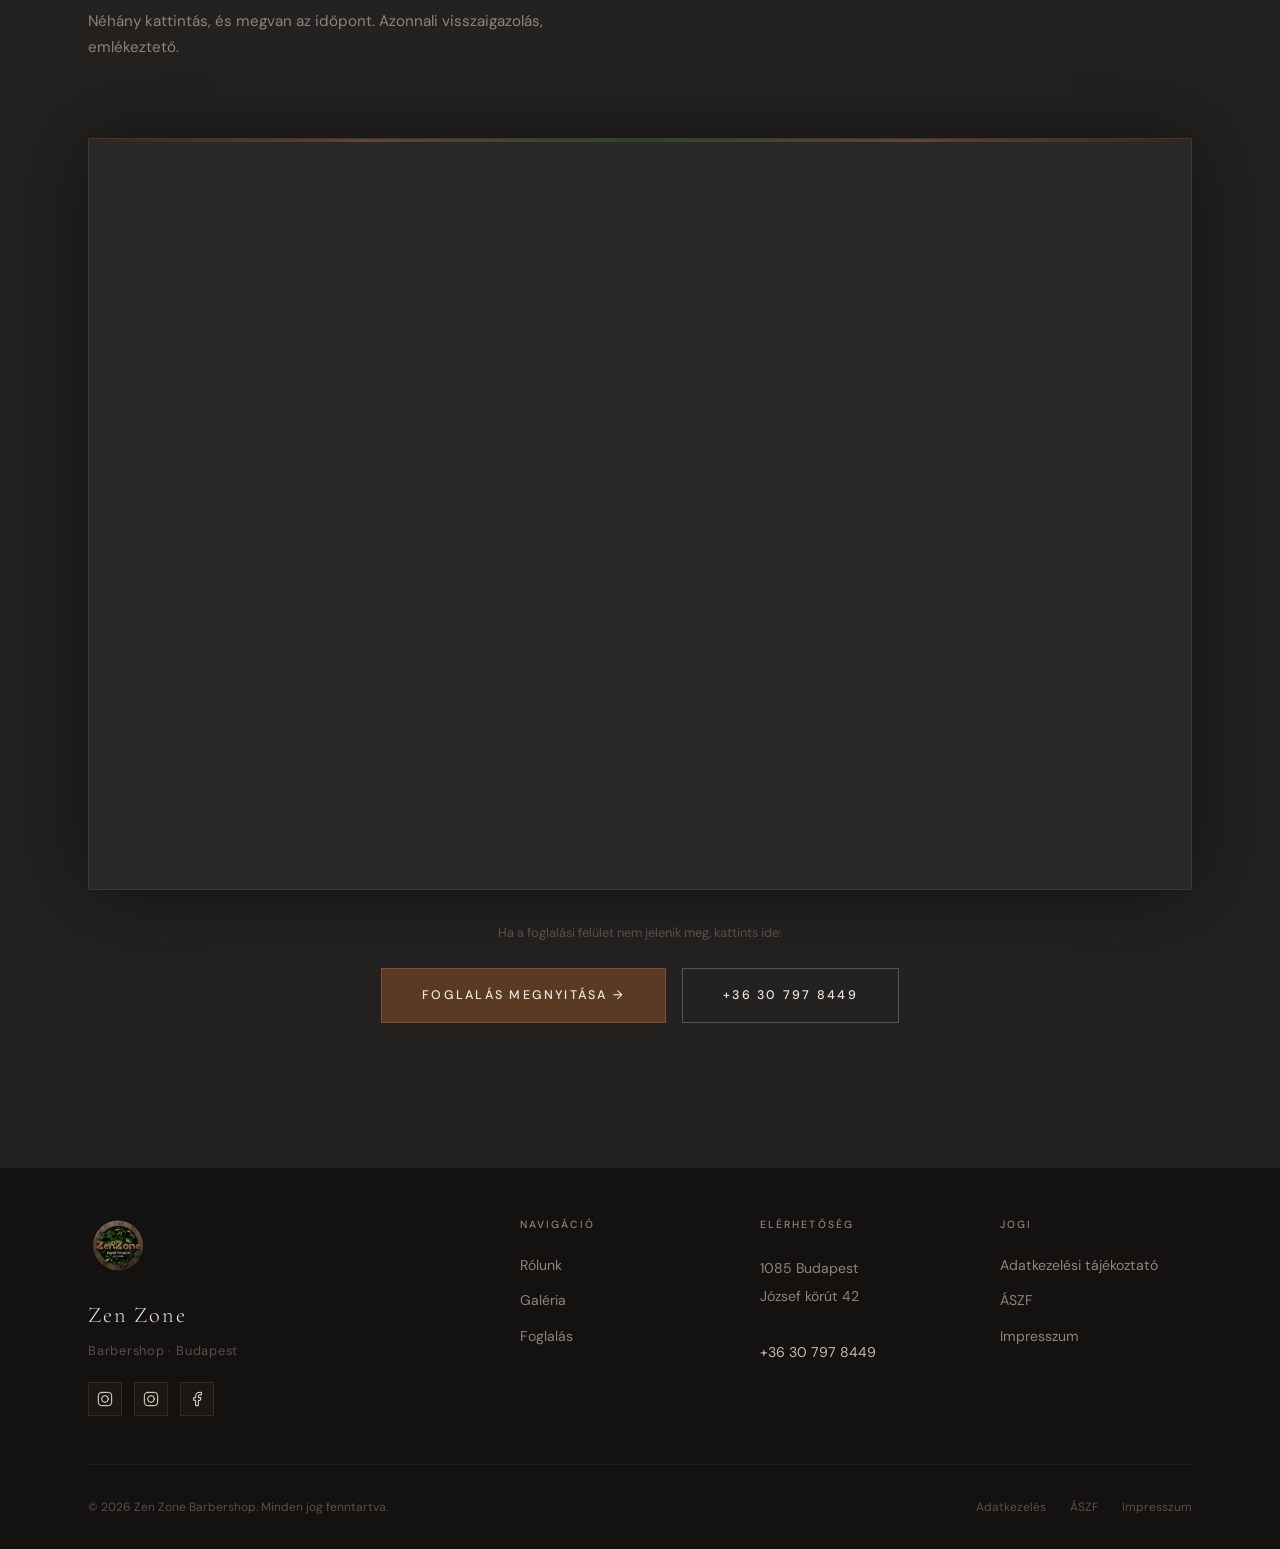
==== commit 53b33c04: "Save state before booking link experiment" ====
--- a/index.html
+++ b/index.html
@@ -259,7 +259,7 @@
           1085 Budapest<br/>
           József körút 42<br/><br/>
           <a href="tel:+36307978449" style="color:var(--cream-2);">+36 30 797 8449</a><br/>
-          <a href="mailto:info@zenzonebarbershop.hu" style="color:var(--cream-2);">info@zenzonebarbershop.hu</a>
+          
         </address>
       </div>
 
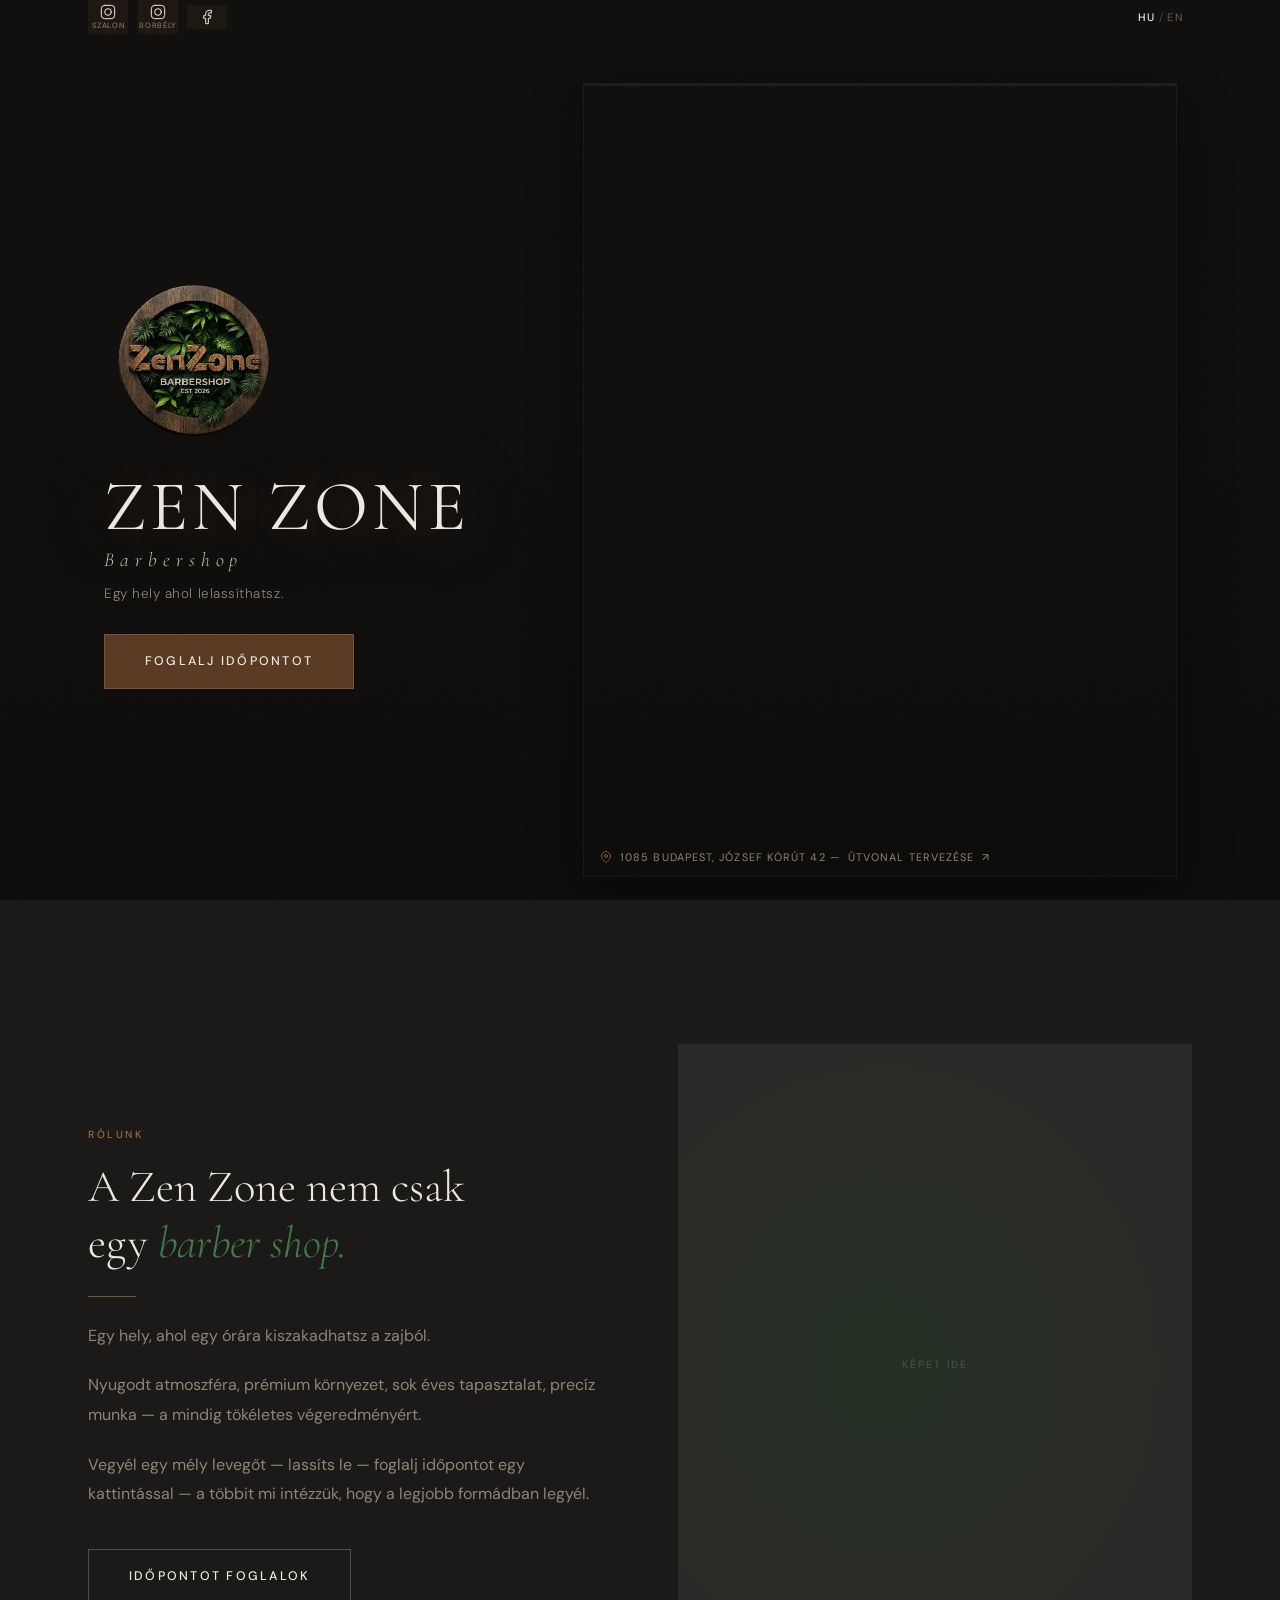
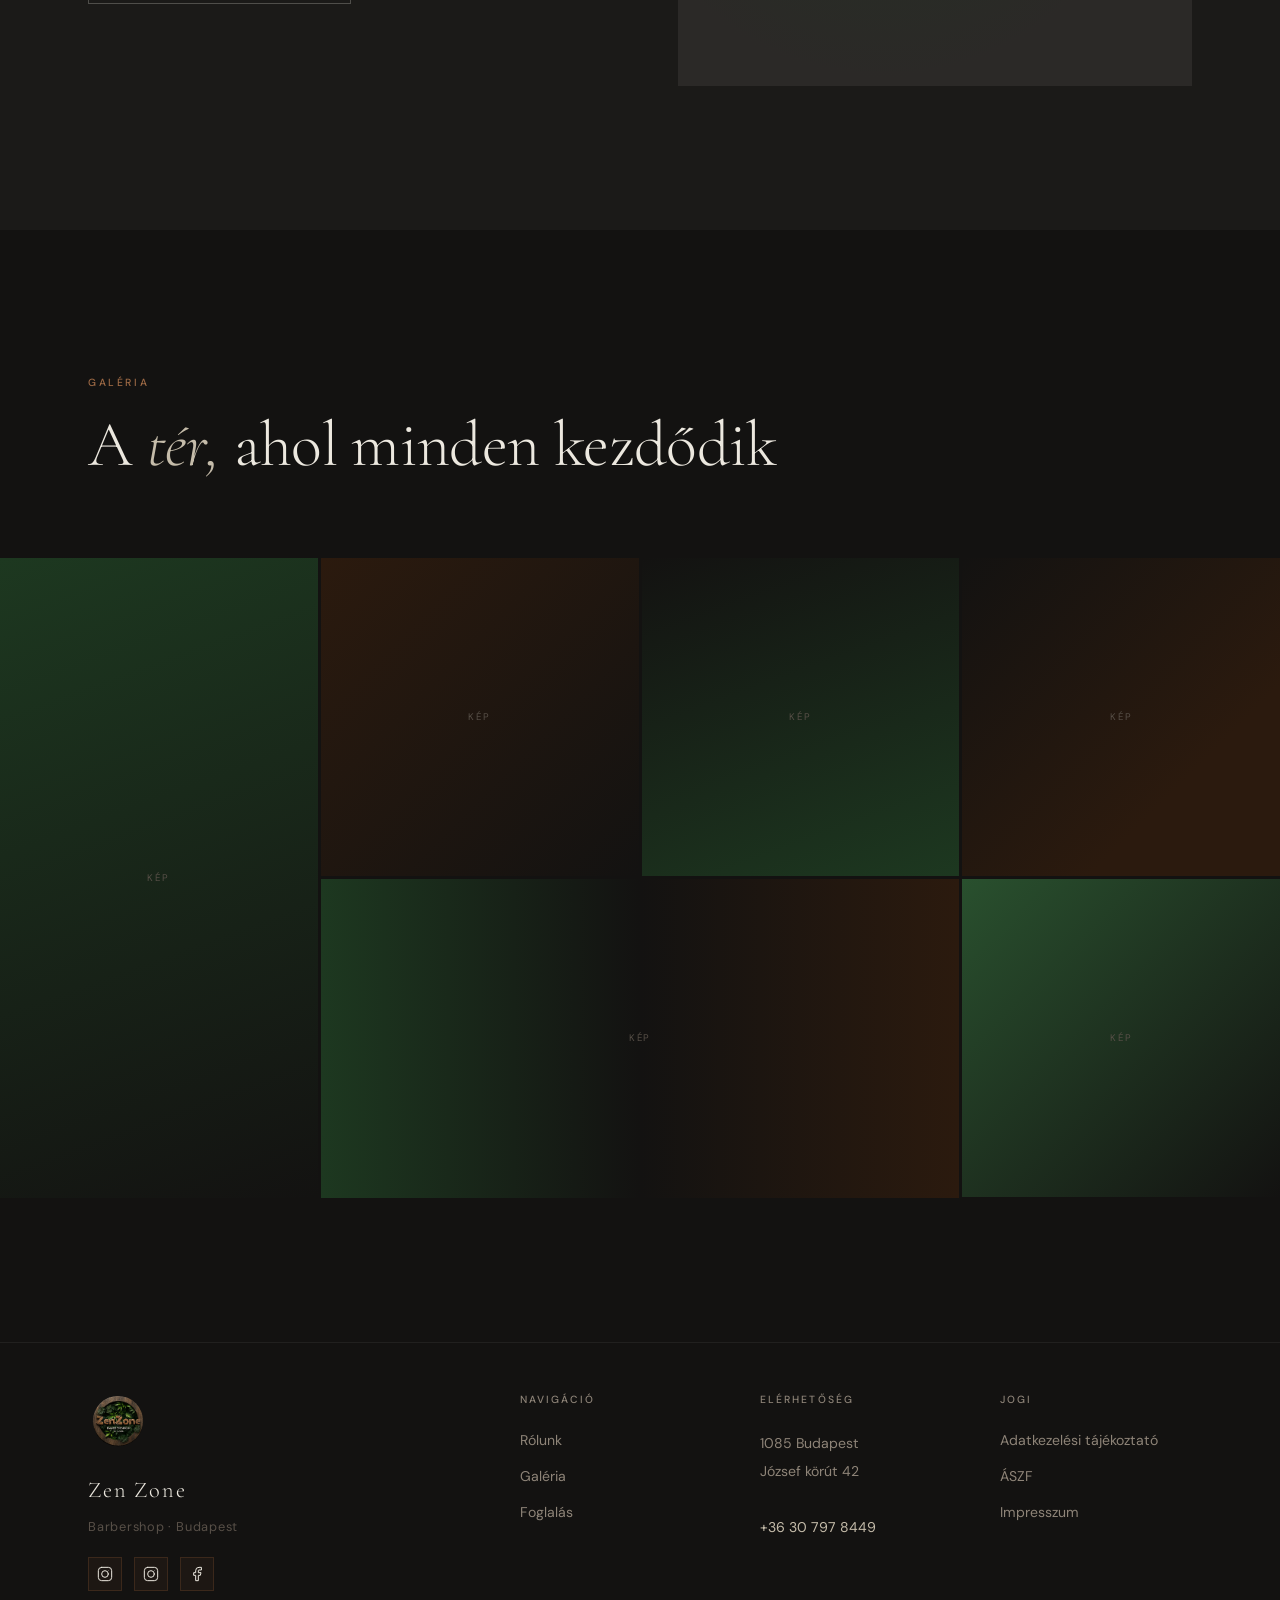
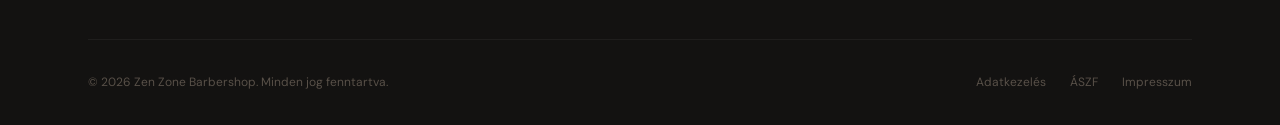
==== commit 3dd45076: "Remove iframe booking section; clean up dead CSS - index.html: booking buttons now link directly to " ====
--- a/index.html
+++ b/index.html
@@ -72,7 +72,7 @@
       <p class="hero-tagline"><span data-lang="hu">Egy hely ahol lelassíthatsz.</span><span data-lang="en">A place to slow down.</span></p>
 
       <div class="hero-cta">
-        <a href="#booking" class="btn btn--primary">
+        <a href="https://zenzone.salonic.hu/showServices/?employeeId=31512&placeId=14245&serviceId=0" target="_blank" rel="noopener noreferrer" class="btn btn--primary">
           <span data-lang="hu">Foglalj időpontot</span><span data-lang="en">Book an appointment</span>
         </a>
       </div>
@@ -127,7 +127,7 @@
           <p><span data-lang="hu">Vegyél egy mély levegőt &mdash; lassíts le &mdash; foglalj időpontot egy kattintással &mdash; a többit mi intézzük, hogy a legjobb formádban legyél.</span><span data-lang="en">Take a deep breath — slow down — book with one click — we handle the rest, so you look your best.</span></p>
         </div>
         <div class="reveal reveal-delay-4" style="margin-top:2.5rem;">
-          <a href="#booking" class="btn btn--ghost"><span data-lang="hu">Időpontot foglalok</span><span data-lang="en">Book an appointment</span></a>
+          <a href="https://zenzone.salonic.hu/showServices/?employeeId=31512&placeId=14245&serviceId=0" target="_blank" rel="noopener noreferrer" class="btn btn--ghost"><span data-lang="hu">Időpontot foglalok</span><span data-lang="en">Book an appointment</span></a>
         </div>
       </div>
 
@@ -179,46 +179,6 @@
 </section>
 
 
-<!-- ══════════════════════════════════════
-     FOGLALÁS
-══════════════════════════════════════ -->
-<section class="section section--dark" id="booking-section" aria-label="Booking">
-  <div class="container">
-    <div class="section-header reveal">
-      <span class="overline"><span data-lang="hu">Online foglalás</span><span data-lang="en">Online booking</span></span>
-      <h2 class="section-title"><span data-lang="hu">Foglalj <em>időpontot</em></span><span data-lang="en">Book an <em>appointment</em></span></h2>
-      <p class="section-subtitle"><span data-lang="hu">Néhány kattintás, és megvan az időpont. Azonnali visszaigazolás, emlékeztető.</span><span data-lang="en">A few clicks and your appointment is set. Instant confirmation, reminder included.</span></p>
-    </div>
-
-    <div id="booking" class="booking-iframe-wrap reveal">
-      <div class="booking-loader" id="bookingLoader" aria-hidden="true">
-        <div class="booking-loader-bar"></div>
-        <span data-lang="hu">Foglalási felület betöltése…</span><span data-lang="en">Loading booking interface…</span>
-      </div>
-      <iframe
-        src="https://zenzone.salonic.hu/"
-        width="100%"
-        height="750"
-        frameborder="0"
-        loading="lazy"
-        title="Online időpontfoglalás – Zen Zone Barbershop"
-        allow="payment"
-        onload="document.getElementById('bookingLoader').style.display='none'"
-      ></iframe>
-    </div>
-
-    <div class="booking-fallback reveal reveal-delay-1">
-      <p><span data-lang="hu">Ha a foglalási felület nem jelenik meg, kattints ide:</span><span data-lang="en">If the booking interface doesn't load, click here:</span></p>
-      <a
-        href="https://zenzone.salonic.hu/"
-        target="_blank"
-        rel="noopener noreferrer"
-        class="btn btn--primary"
-      ><span data-lang="hu">Foglalás megnyitása &rarr;</span><span data-lang="en">Open booking &rarr;</span></a>
-      <a href="tel:+36307978449" class="btn btn--ghost"><span>+36 30 797 8449</span></a>
-    </div>
-  </div>
-</section>
 
 <!-- ══════════════════════════════════════
      FOOTER
@@ -249,7 +209,7 @@
         <nav class="footer-links" aria-label="Lábléc navigáció">
           <a href="#about"><span data-lang="hu">Rólunk</span><span data-lang="en">About</span></a>
           <a href="#gallery"><span data-lang="hu">Galéria</span><span data-lang="en">Gallery</span></a>
-          <a href="#booking"><span data-lang="hu">Foglalás</span><span data-lang="en">Booking</span></a>
+          <a href="https://zenzone.salonic.hu/showServices/?employeeId=31512&placeId=14245&serviceId=0" target="_blank" rel="noopener noreferrer"><span data-lang="hu">Foglalás</span><span data-lang="en">Booking</span></a>
         </nav>
       </div>
 
--- a/css/style.css
+++ b/css/style.css
@@ -823,85 +823,6 @@
   margin-top: 0.2rem;
 }
 
-/* ============================================================
-   BOOKING SECTION
-   ============================================================ */
-.booking-iframe-wrap {
-  position: relative;
-  background: var(--bg-card);
-  border: 1px solid rgba(255,255,255,0.07);
-  overflow: hidden;
-  line-height: 0;
-  box-shadow: 0 0 80px rgba(0,0,0,0.5), inset 0 0 0 1px rgba(255,255,255,0.04);
-}
-.booking-iframe-wrap::before {
-  content: '';
-  position: absolute;
-  top: 0; left: 0; right: 0;
-  height: 3px;
-  background: linear-gradient(90deg, var(--wood-dk), var(--wood-mid), var(--green-mid), var(--wood-mid), var(--wood-dk));
-  z-index: 2;
-  opacity: 0.7;
-}
-.booking-iframe-wrap iframe {
-  display: block;
-  width: 100%;
-  border: none;
-  min-height: 750px;
-  background: var(--bg-card);
-}
-.booking-loader {
-  position: absolute;
-  inset: 0;
-  display: flex;
-  flex-direction: column;
-  align-items: center;
-  justify-content: center;
-  gap: 1.5rem;
-  background: var(--bg-card);
-  color: var(--cream-4);
-  font-size: 0.72rem;
-  letter-spacing: 0.2em;
-  text-transform: uppercase;
-  z-index: 1;
-  min-height: 300px;
-}
-.booking-loader-bar {
-  width: 120px;
-  height: 1px;
-  background: rgba(255,255,255,0.06);
-  position: relative;
-  overflow: hidden;
-}
-.booking-loader-bar::after {
-  content: '';
-  position: absolute;
-  top: 0; left: -40%;
-  width: 40%;
-  height: 100%;
-  background: linear-gradient(90deg, transparent, var(--wood-mid), transparent);
-  animation: loaderSlide 1.4s ease-in-out infinite;
-}
-@keyframes loaderSlide {
-  0%   { left: -40%; }
-  100% { left: 140%; }
-}
-
-.booking-fallback {
-  margin-top: 2rem;
-  display: flex;
-  flex-wrap: wrap;
-  align-items: center;
-  justify-content: center;
-  gap: 1rem;
-  text-align: center;
-}
-.booking-fallback p {
-  width: 100%;
-  font-size: 0.8rem;
-  color: var(--cream-4);
-  margin-bottom: 0.5rem;
-}
 
 /* ============================================================
    TÉRKÉP SZEKCIÓ
